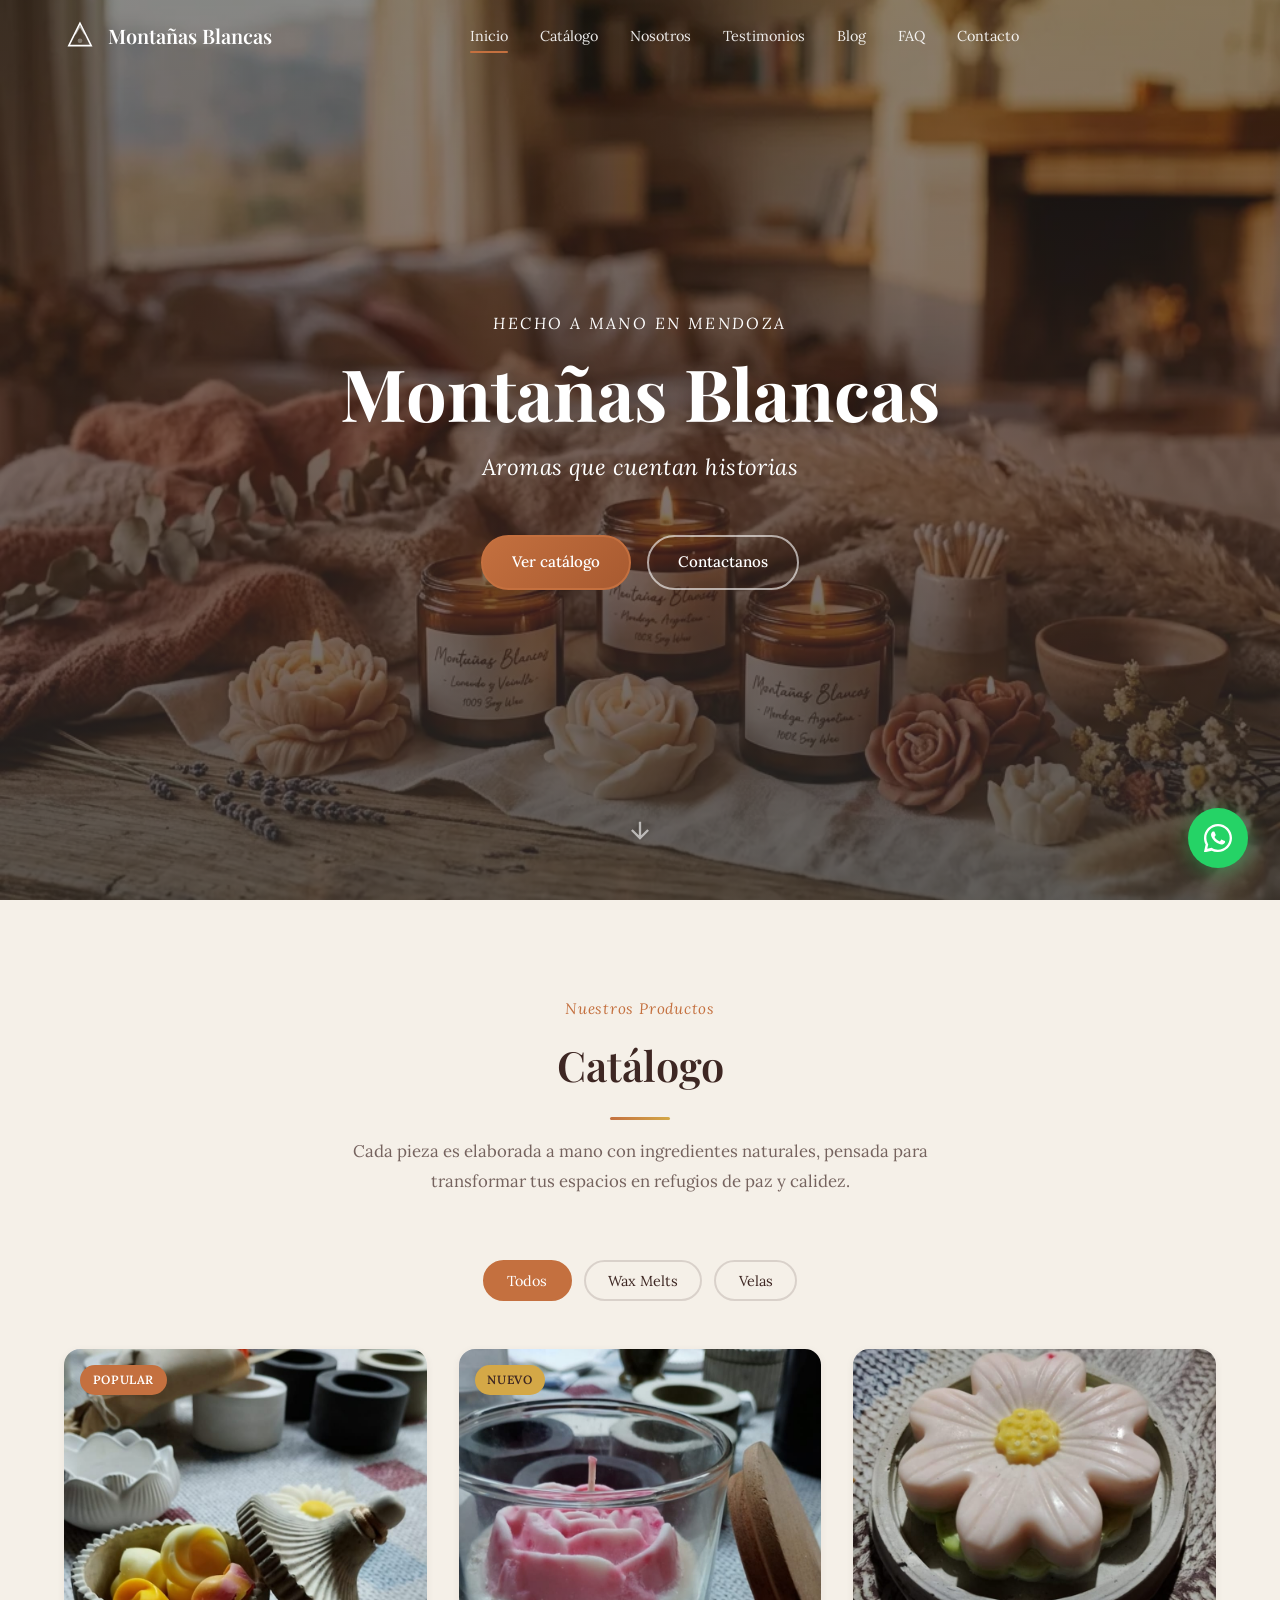
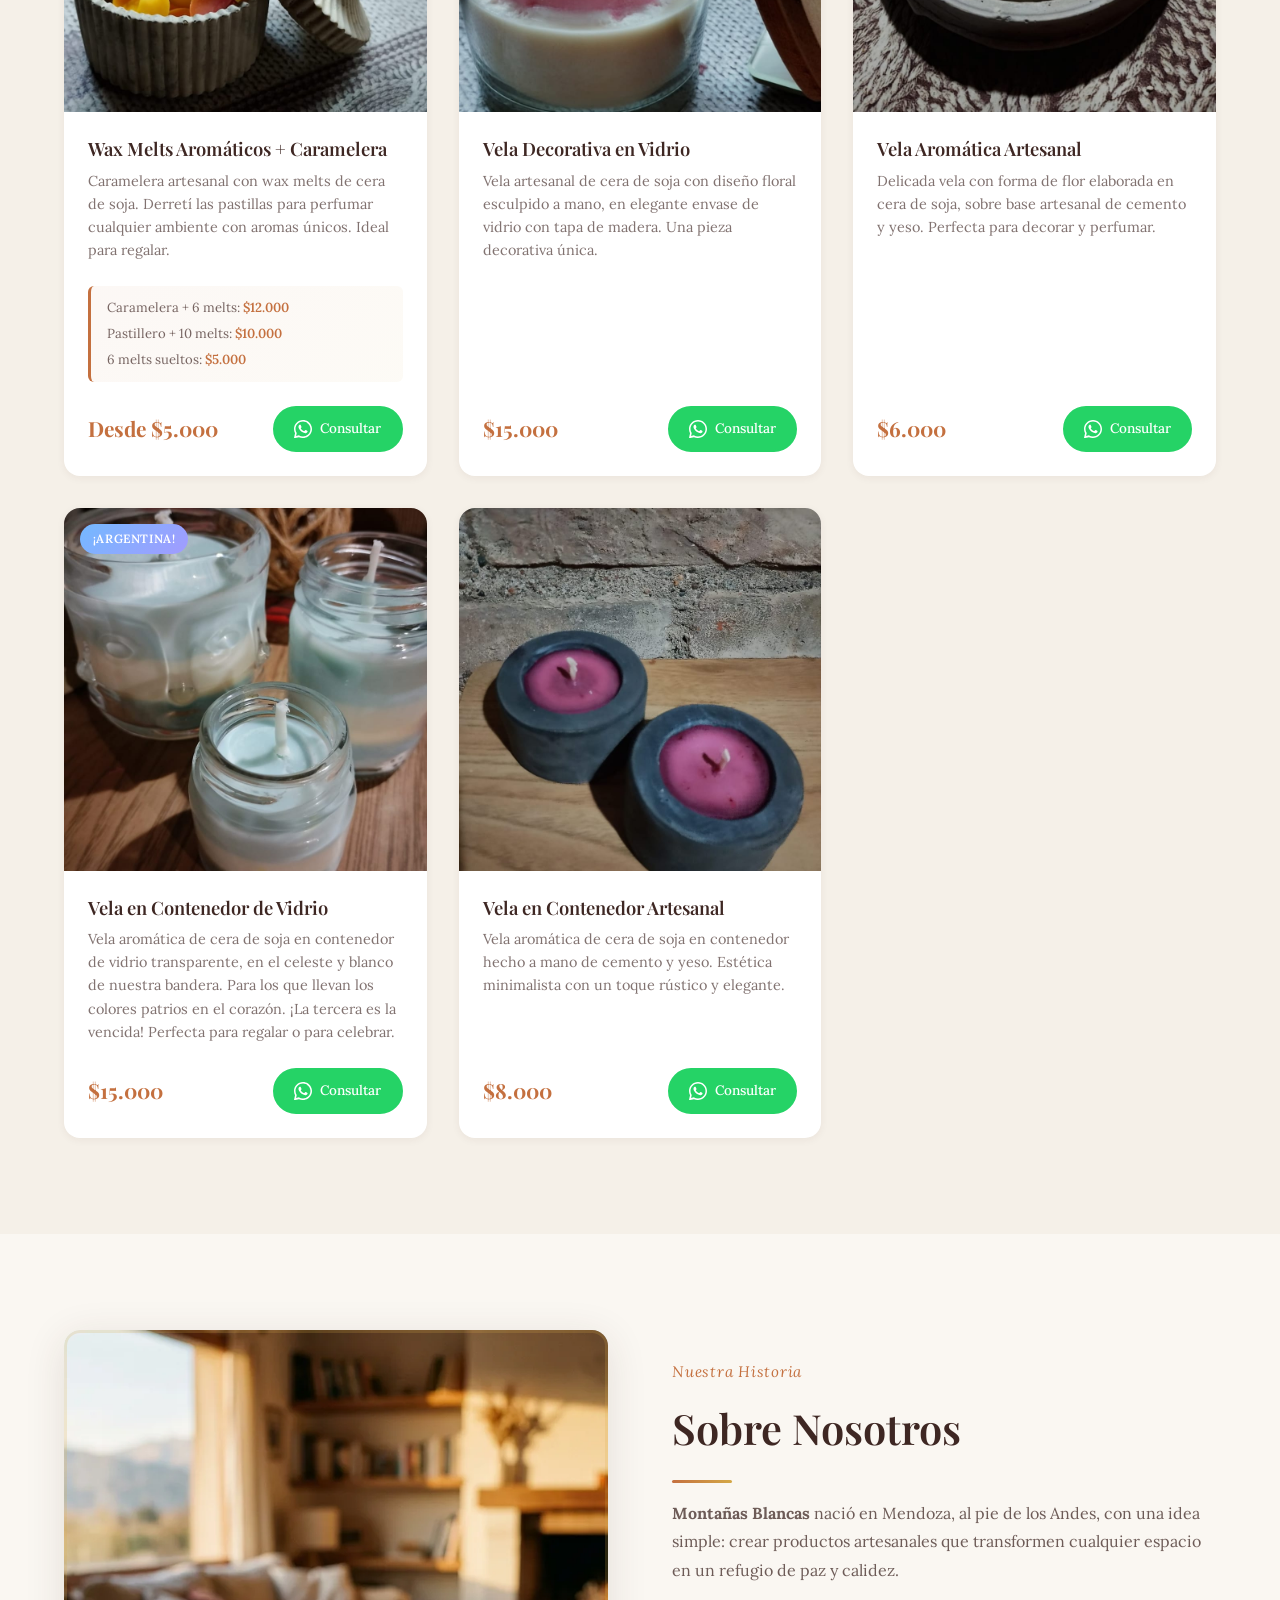
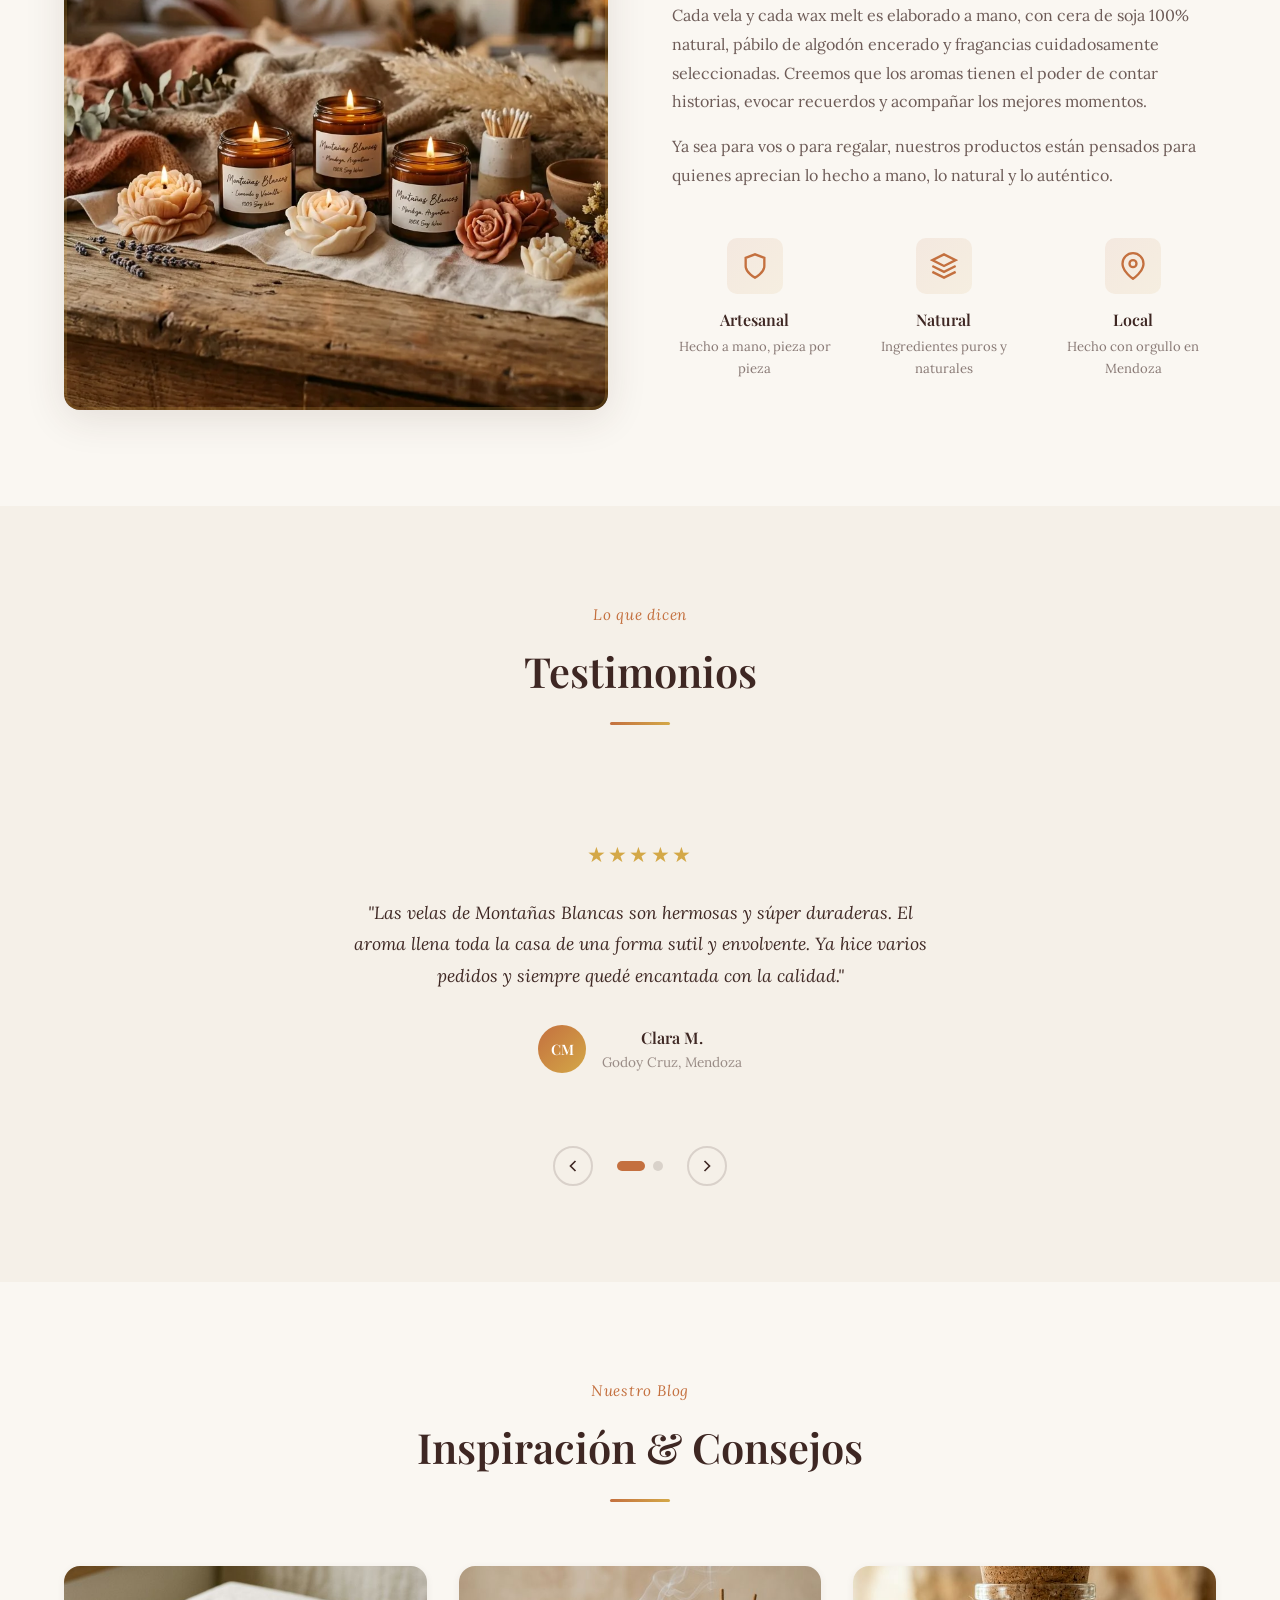
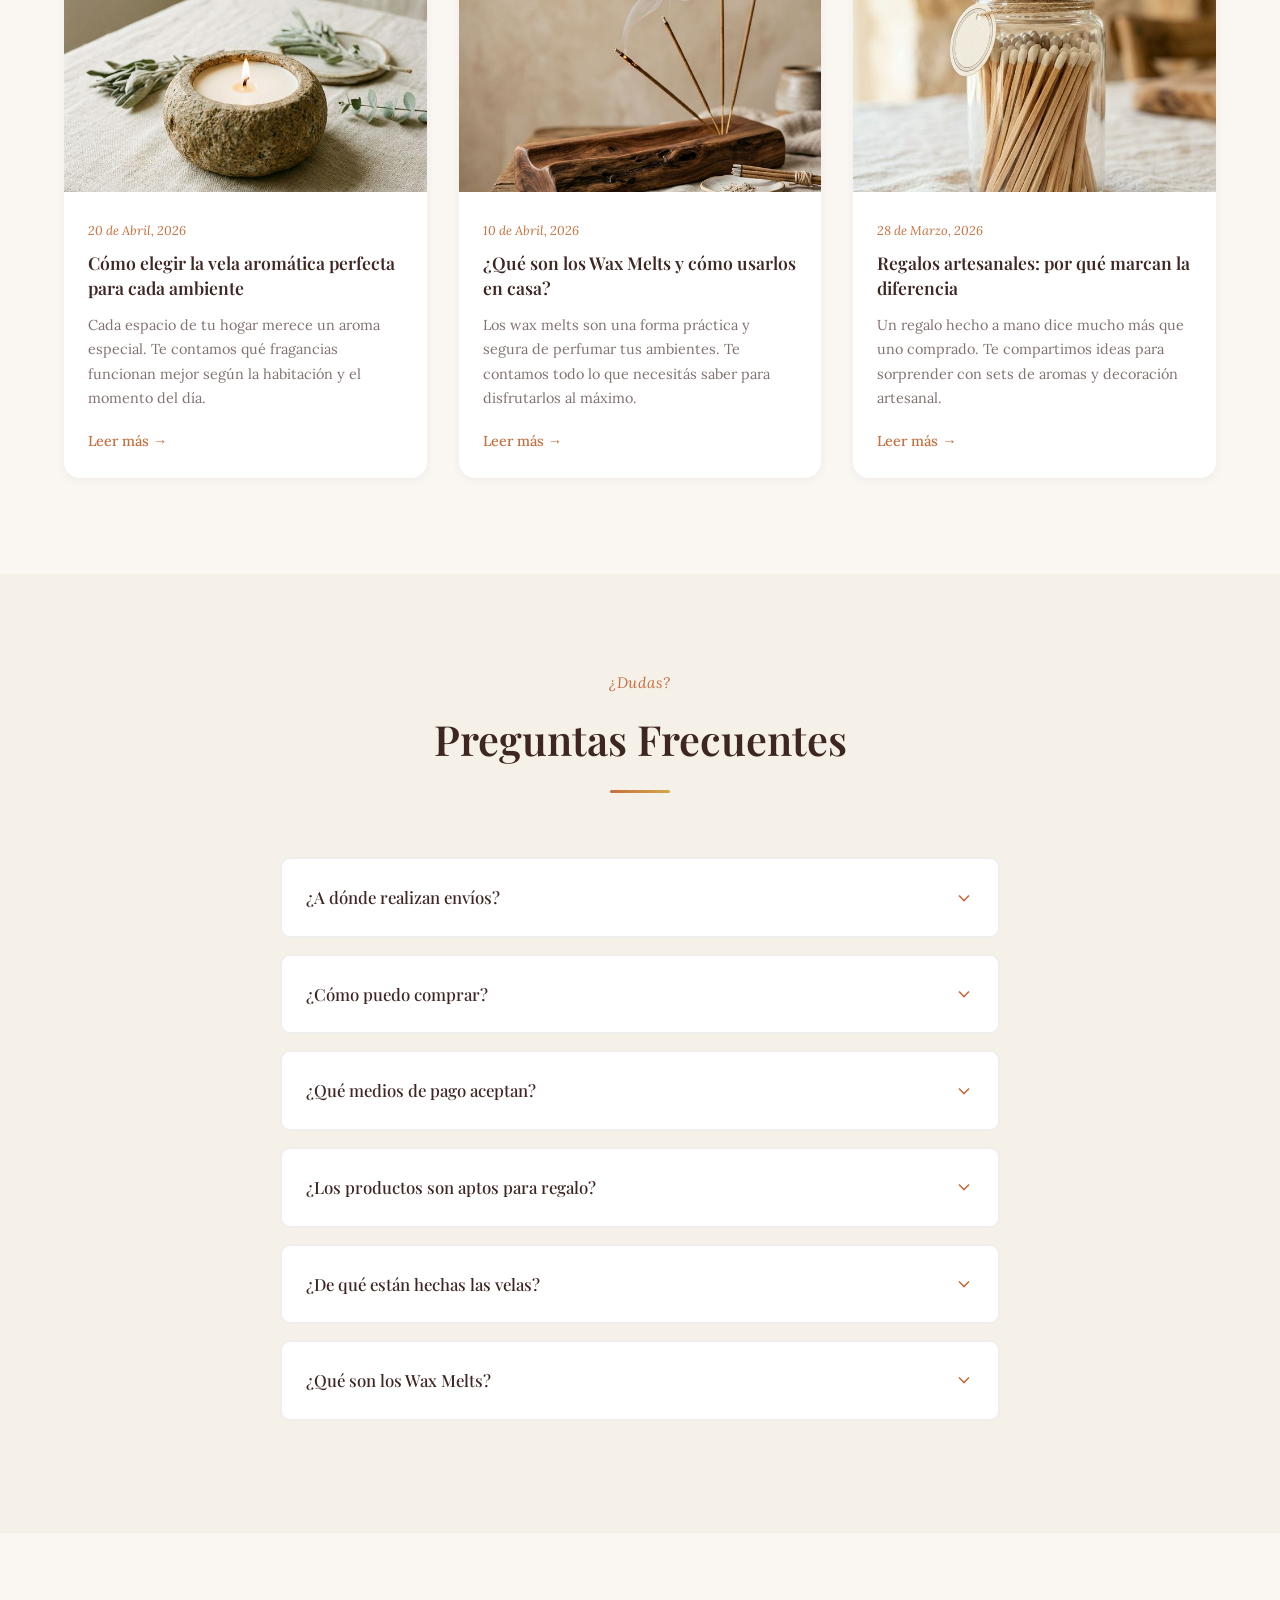
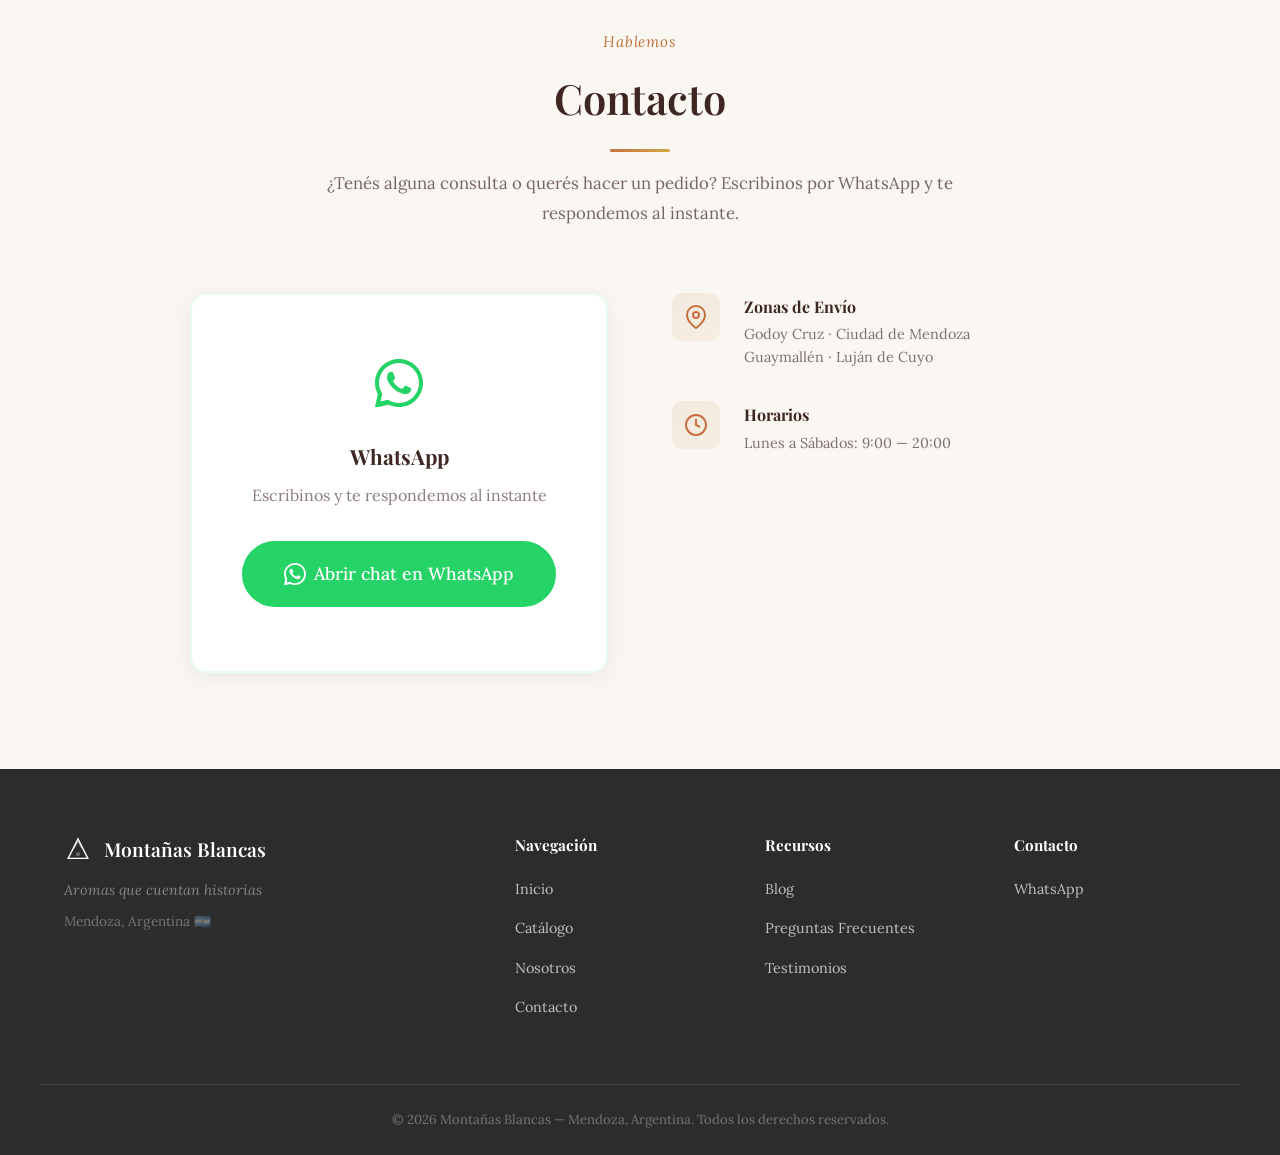
==== index.html @ 4b8f6ac5 "Add 3 blog posts with full SEO and schema markup - blog/como-elegir-la-vela-aromatica-perfecta.html " ====
<!DOCTYPE html>
<html lang="es-AR">
<head>
  <meta charset="UTF-8" />
  <meta name="viewport" content="width=device-width, initial-scale=1.0" />

  <!-- SEO Primary -->
  <title>Montañas Blancas — Velas Aromáticas & Wax Melts Artesanales | Mendoza</title>
  <meta name="description" content="Velas aromáticas artesanales y wax melts hechos a mano con cera de soja natural. Mendoza, Argentina. Aromas que cuentan historias. Envíos a Gran Mendoza." />
  <meta name="keywords" content="velas aromáticas, velas artesanales, wax melts, cera de soja, velas decorativas, Mendoza, Argentina, regalos, aromaterapia, Montañas Blancas" />
  <meta name="author" content="Montañas Blancas" />
  <meta name="robots" content="index, follow" />
  <link rel="canonical" href="https://www.montañasblancas.com/" />

  <!-- Open Graph -->
  <meta property="og:type" content="website" />
  <meta property="og:title" content="Montañas Blancas — Velas Aromáticas & Wax Melts Artesanales" />
  <meta property="og:description" content="Velas aromáticas artesanales y wax melts de cera de soja natural. Hechos a mano en Mendoza. Aromas que cuentan historias." />
  <meta property="og:image" content="https://www.montañasblancas.com/images/hero.png" />
  <meta property="og:image:width" content="1200" />
  <meta property="og:image:height" content="630" />
  <meta property="og:url" content="https://www.montañasblancas.com/" />
  <meta property="og:locale" content="es_AR" />
  <meta property="og:site_name" content="Montañas Blancas" />

  <!-- Twitter Card -->
  <meta name="twitter:card" content="summary_large_image" />
  <meta name="twitter:title" content="Montañas Blancas — Velas Aromáticas & Wax Melts Artesanales" />
  <meta name="twitter:description" content="Velas aromáticas artesanales y wax melts de cera de soja natural. Hechos a mano en Mendoza." />
  <meta name="twitter:image" content="https://www.montañasblancas.com/images/hero.png" />

  <!-- Geo -->
  <meta name="geo.region" content="AR-M" />
  <meta name="geo.placename" content="Mendoza" />

  <!-- Fonts: async to avoid render-blocking -->
  <link rel="preconnect" href="https://fonts.googleapis.com" />
  <link rel="preconnect" href="https://fonts.gstatic.com" crossorigin />
  <link rel="preload" href="https://fonts.googleapis.com/css2?family=Playfair+Display:ital,wght@0,400;0,500;0,600;0,700;1,400;1,500&family=Lora:ital,wght@0,400;0,500;0,600;1,400;1,500&display=swap" as="style" onload="this.onload=null;this.rel='stylesheet'" />
  <noscript><link href="https://fonts.googleapis.com/css2?family=Playfair+Display:ital,wght@0,400;0,500;0,600;0,700;1,400;1,500&family=Lora:ital,wght@0,400;0,500;0,600;1,400;1,500&display=swap" rel="stylesheet" /></noscript>

  <!-- Preload LCP hero image -->
  <link rel="preload" as="image" href="images/hero.webp" type="image/webp" />

  <!-- Sitemap discovery -->
  <link rel="sitemap" type="application/xml" href="/sitemap.xml" />

  <!-- Styles -->
  <link rel="stylesheet" href="style.css" />

  <!-- Structured Data: LocalBusiness -->
  <script type="application/ld+json">
  {
    "@context": "https://schema.org",
    "@type": "LocalBusiness",
    "name": "Montañas Blancas",
    "description": "Velas aromáticas artesanales y wax melts de cera de soja natural. Hechos a mano en Mendoza, Argentina.",
    "url": "https://www.montañasblancas.com",
    "image": "/images/hero.png",
    "telephone": "+5492616534503",
    "address": {
      "@type": "PostalAddress",
      "addressLocality": "Mendoza",
      "addressRegion": "Mendoza",
      "addressCountry": "AR"
    },
    "areaServed": [
      { "@type": "City", "name": "Godoy Cruz" },
      { "@type": "City", "name": "Ciudad de Mendoza" },
      { "@type": "City", "name": "Guaymallén" },
      { "@type": "City", "name": "Luján de Cuyo" }
    ]
  }
  </script>
  <!-- Google tag (gtag.js) -->
  <script async src="https://www.googletagmanager.com/gtag/js?id=G-03KV3J2B9L"></script>
  <script>
    window.dataLayer = window.dataLayer || [];
    function gtag(){dataLayer.push(arguments);}
    gtag('js', new Date());

    gtag('config', 'G-03KV3J2B9L');
  </script>
</head>
<body>

  <!-- ========== NAVBAR ========== -->
  <header id="navbar" class="navbar" role="banner">
    <div class="navbar__container">
      <a href="#inicio" class="navbar__logo" aria-label="Ir al inicio">
        <svg class="navbar__logo-icon" viewBox="0 0 40 40" fill="none" xmlns="http://www.w3.org/2000/svg" aria-hidden="true">
          <path d="M20 4L6 32h28L20 4z" stroke="currentColor" stroke-width="2" fill="none"/>
          <path d="M14 18L20 8l6 10" stroke="currentColor" stroke-width="1.5" fill="none" opacity="0.5"/>
          <circle cx="20" cy="26" r="3" fill="currentColor" opacity="0.3"/>
        </svg>
        <span class="navbar__brand">Montañas Blancas</span>
      </a>

      <nav class="navbar__nav" id="nav-menu" role="navigation" aria-label="Navegación principal">
        <ul class="navbar__links">
          <li><a href="#inicio" class="navbar__link">Inicio</a></li>
          <li><a href="#catalogo" class="navbar__link">Catálogo</a></li>
          <li><a href="#nosotros" class="navbar__link">Nosotros</a></li>
          <li><a href="#testimonios" class="navbar__link">Testimonios</a></li>
          <li><a href="#blog" class="navbar__link">Blog</a></li>
          <li><a href="#faq" class="navbar__link">FAQ</a></li>
          <li><a href="#contacto" class="navbar__link">Contacto</a></li>
        </ul>
      </nav>

      <div class="navbar__actions">
        <button class="navbar__hamburger" id="hamburger-btn" aria-label="Abrir menú" aria-expanded="false" aria-controls="nav-menu">
          <span class="navbar__hamburger-line"></span>
          <span class="navbar__hamburger-line"></span>
          <span class="navbar__hamburger-line"></span>
        </button>
      </div>
    </div>
  </header>

  <!-- ========== HERO ========== -->
  <section id="inicio" class="hero" role="region" aria-label="Presentación">
    <div class="hero__overlay"></div>
    <div class="hero__content">
      <p class="hero__tagline animate-fade-up">Hecho a mano en Mendoza</p>
      <h1 class="hero__title animate-fade-up animate-delay-1">Montañas Blancas</h1>
      <p class="hero__subtitle animate-fade-up animate-delay-2">Aromas que cuentan historias</p>
      <div class="hero__cta animate-fade-up animate-delay-3">
        <a href="#catalogo" class="btn btn--primary" id="hero-cta">Ver catálogo</a>
        <a href="#contacto" class="btn btn--outline" id="hero-contact">Contactanos</a>
      </div>
    </div>
    <div class="hero__scroll-indicator" aria-hidden="true">
      <svg viewBox="0 0 24 24" fill="none" stroke="currentColor" stroke-width="2" width="28" height="28">
        <path d="M12 5v14M5 12l7 7 7-7"/>
      </svg>
    </div>
  </section>

  <main>
    <!-- ========== CATÁLOGO ========== -->
    <section id="catalogo" class="catalog section" aria-label="Catálogo de productos">
      <div class="container">
        <div class="section__header animate-on-scroll">
          <p class="section__tagline">Nuestros Productos</p>
          <h2 class="section__title">Catálogo</h2>
          <p class="section__description">Cada pieza es elaborada a mano con ingredientes naturales, pensada para transformar tus espacios en refugios de paz y calidez.</p>
        </div>

        <!-- Filtros -->
        <div class="catalog__filters animate-on-scroll" role="tablist" aria-label="Filtrar productos por categoría">
          <button class="catalog__filter active" role="tab" aria-selected="true" data-filter="all" id="filter-all">Todos</button>
          <button class="catalog__filter" role="tab" aria-selected="false" data-filter="waxmelts" id="filter-waxmelts">Wax Melts</button>
          <button class="catalog__filter" role="tab" aria-selected="false" data-filter="velas" id="filter-velas">Velas</button>
        </div>

        <!-- Productos -->
        <div class="catalog__grid" role="tabpanel" id="products-grid">

          <!-- Wax Melts + Caramelera -->
          <article class="product-card animate-on-scroll" data-category="waxmelts" itemscope itemtype="https://schema.org/Product">
            <div class="product-card__image-wrapper">
              <img src="images/waxmelts-caramelera.jpeg" alt="Wax Melts aromáticos artesanales con caramelera decorativa" class="product-card__image" loading="lazy" itemprop="image" width="900" height="900" />
              <span class="product-card__badge">Popular</span>
            </div>
            <div class="product-card__body">
              <h3 class="product-card__title" itemprop="name">Wax Melts Aromáticos + Caramelera</h3>
              <p class="product-card__description" itemprop="description">Caramelera artesanal con wax melts de cera de soja. Derretí las pastillas para perfumar cualquier ambiente con aromas únicos. Ideal para regalar.</p>
              <div class="product-card__variants">
                <span class="product-card__variant">Caramelera + 6 melts: <strong>$12.000</strong></span>
                <span class="product-card__variant">Pastillero + 10 melts: <strong>$10.000</strong></span>
                <span class="product-card__variant">6 melts sueltos: <strong>$5.000</strong></span>
              </div>
              <div class="product-card__footer">
                <span class="product-card__price" itemprop="offers" itemscope itemtype="https://schema.org/Offer">
                  <meta itemprop="priceCurrency" content="ARS" />
                  <span itemprop="price" content="5000">Desde $5.000</span>
                </span>
                <a href="https://wa.me/5492616534503?text=Hola!%20Me%20interesan%20los%20Wax%20Melts%20Arom%C3%A1ticos" target="_blank" rel="noopener noreferrer" class="btn btn--whatsapp" id="whatsapp-waxmelts" aria-label="Consultar por WhatsApp sobre Wax Melts">
                  <svg viewBox="0 0 24 24" fill="currentColor" width="18" height="18"><path d="M17.472 14.382c-.297-.149-1.758-.867-2.03-.967-.273-.099-.471-.148-.67.15-.197.297-.767.966-.94 1.164-.173.199-.347.223-.644.075-.297-.15-1.255-.463-2.39-1.475-.883-.788-1.48-1.761-1.653-2.059-.173-.297-.018-.458.13-.606.134-.133.298-.347.446-.52.149-.174.198-.298.298-.497.099-.198.05-.371-.025-.52-.075-.149-.669-1.612-.916-2.207-.242-.579-.487-.5-.669-.51-.173-.008-.371-.01-.57-.01-.198 0-.52.074-.792.372-.272.297-1.04 1.016-1.04 2.479 0 1.462 1.065 2.875 1.213 3.074.149.198 2.096 3.2 5.077 4.487.709.306 1.262.489 1.694.625.712.227 1.36.195 1.871.118.571-.085 1.758-.719 2.006-1.413.248-.694.248-1.289.173-1.413-.074-.124-.272-.198-.57-.347z"/><path d="M12 0C5.373 0 0 5.373 0 12c0 2.025.507 3.932 1.395 5.608L.048 23.64a.5.5 0 00.612.612l5.994-1.33A11.955 11.955 0 0012 24c6.627 0 12-5.373 12-12S18.627 0 12 0zm0 22c-1.85 0-3.59-.508-5.074-1.388l-.364-.216-3.773.838.856-3.812-.236-.376A9.94 9.94 0 012 12C2 6.486 6.486 2 12 2s10 4.486 10 10-4.486 10-10 10z"/></svg>
                  Consultar
                </a>
              </div>
            </div>
          </article>

          <!-- Vela Decorativa en Vidrio -->
          <article class="product-card animate-on-scroll" data-category="velas" itemscope itemtype="https://schema.org/Product">
            <div class="product-card__image-wrapper">
              <img src="images/vela-decorativa-vidrio.jpeg" alt="Vela decorativa artesanal de cera de soja en envase de vidrio con tapa de madera" class="product-card__image" loading="lazy" itemprop="image" width="900" height="900" />
              <span class="product-card__badge badge--new">Nuevo</span>
            </div>
            <div class="product-card__body">
              <h3 class="product-card__title" itemprop="name">Vela Decorativa en Vidrio</h3>
              <p class="product-card__description" itemprop="description">Vela artesanal de cera de soja con diseño floral esculpido a mano, en elegante envase de vidrio con tapa de madera. Una pieza decorativa única.</p>
              <div class="product-card__footer">
                <span class="product-card__price" itemprop="offers" itemscope itemtype="https://schema.org/Offer">
                  <meta itemprop="priceCurrency" content="ARS" />
                  <span itemprop="price" content="15000">$15.000</span>
                </span>
                <a href="https://wa.me/5492616534503?text=Hola!%20Me%20interesa%20la%20Vela%20Decorativa%20en%20Vidrio%20(%2415.000)" target="_blank" rel="noopener noreferrer" class="btn btn--whatsapp" id="whatsapp-vela-deco" aria-label="Consultar por WhatsApp sobre Vela Decorativa en Vidrio">
                  <svg viewBox="0 0 24 24" fill="currentColor" width="18" height="18"><path d="M17.472 14.382c-.297-.149-1.758-.867-2.03-.967-.273-.099-.471-.148-.67.15-.197.297-.767.966-.94 1.164-.173.199-.347.223-.644.075-.297-.15-1.255-.463-2.39-1.475-.883-.788-1.48-1.761-1.653-2.059-.173-.297-.018-.458.13-.606.134-.133.298-.347.446-.52.149-.174.198-.298.298-.497.099-.198.05-.371-.025-.52-.075-.149-.669-1.612-.916-2.207-.242-.579-.487-.5-.669-.51-.173-.008-.371-.01-.57-.01-.198 0-.52.074-.792.372-.272.297-1.04 1.016-1.04 2.479 0 1.462 1.065 2.875 1.213 3.074.149.198 2.096 3.2 5.077 4.487.709.306 1.262.489 1.694.625.712.227 1.36.195 1.871.118.571-.085 1.758-.719 2.006-1.413.248-.694.248-1.289.173-1.413-.074-.124-.272-.198-.57-.347z"/><path d="M12 0C5.373 0 0 5.373 0 12c0 2.025.507 3.932 1.395 5.608L.048 23.64a.5.5 0 00.612.612l5.994-1.33A11.955 11.955 0 0012 24c6.627 0 12-5.373 12-12S18.627 0 12 0zm0 22c-1.85 0-3.59-.508-5.074-1.388l-.364-.216-3.773.838.856-3.812-.236-.376A9.94 9.94 0 012 12C2 6.486 6.486 2 12 2s10 4.486 10 10-4.486 10-10 10z"/></svg>
                  Consultar
                </a>
              </div>
            </div>
          </article>

          <!-- Vela Aromatica en Base Artesanal -->
          <article class="product-card animate-on-scroll" data-category="velas" itemscope itemtype="https://schema.org/Product">
            <div class="product-card__image-wrapper">
              <img src="images/vela-base-cemento.jpeg" alt="Vela aromática artesanal con forma de flor sobre base de cemento y yeso" class="product-card__image" loading="lazy" itemprop="image" width="900" height="900" />
            </div>
            <div class="product-card__body">
              <h3 class="product-card__title" itemprop="name">Vela Aromática Artesanal</h3>
              <p class="product-card__description" itemprop="description">Delicada vela con forma de flor elaborada en cera de soja, sobre base artesanal de cemento y yeso. Perfecta para decorar y perfumar.</p>
              <div class="product-card__footer">
                <span class="product-card__price" itemprop="offers" itemscope itemtype="https://schema.org/Offer">
                  <meta itemprop="priceCurrency" content="ARS" />
                  <span itemprop="price" content="6000">$6.000</span>
                </span>
                <a href="https://wa.me/5492616534503?text=Hola!%20Me%20interesa%20la%20Vela%20Arom%C3%A1tica%20Artesanal%20(%246.000)" target="_blank" rel="noopener noreferrer" class="btn btn--whatsapp" id="whatsapp-vela-artesanal" aria-label="Consultar por WhatsApp sobre Vela Aromática Artesanal">
                  <svg viewBox="0 0 24 24" fill="currentColor" width="18" height="18"><path d="M17.472 14.382c-.297-.149-1.758-.867-2.03-.967-.273-.099-.471-.148-.67.15-.197.297-.767.966-.94 1.164-.173.199-.347.223-.644.075-.297-.15-1.255-.463-2.39-1.475-.883-.788-1.48-1.761-1.653-2.059-.173-.297-.018-.458.13-.606.134-.133.298-.347.446-.52.149-.174.198-.298.298-.497.099-.198.05-.371-.025-.52-.075-.149-.669-1.612-.916-2.207-.242-.579-.487-.5-.669-.51-.173-.008-.371-.01-.57-.01-.198 0-.52.074-.792.372-.272.297-1.04 1.016-1.04 2.479 0 1.462 1.065 2.875 1.213 3.074.149.198 2.096 3.2 5.077 4.487.709.306 1.262.489 1.694.625.712.227 1.36.195 1.871.118.571-.085 1.758-.719 2.006-1.413.248-.694.248-1.289.173-1.413-.074-.124-.272-.198-.57-.347z"/><path d="M12 0C5.373 0 0 5.373 0 12c0 2.025.507 3.932 1.395 5.608L.048 23.64a.5.5 0 00.612.612l5.994-1.33A11.955 11.955 0 0012 24c6.627 0 12-5.373 12-12S18.627 0 12 0zm0 22c-1.85 0-3.59-.508-5.074-1.388l-.364-.216-3.773.838.856-3.812-.236-.376A9.94 9.94 0 012 12C2 6.486 6.486 2 12 2s10 4.486 10 10-4.486 10-10 10z"/></svg>
                  Consultar
                </a>
              </div>
            </div>
          </article>

          <!-- Vela en Contenedor de Vidrio -->
          <article class="product-card animate-on-scroll" data-category="velas" itemscope itemtype="https://schema.org/Product">
            <div class="product-card__image-wrapper">
              <img src="images/vela-contenedor-vidrio.jpeg" alt="Velas aromáticas celeste y blanco de cera de soja en contenedores de vidrio, colores de la bandera Argentina" class="product-card__image" loading="lazy" itemprop="image" width="900" height="900" />
              <span class="product-card__badge" style="background: linear-gradient(135deg, #74b9ff, #a29bfe); color: white;">¡Argentina!</span>
            </div>
            <div class="product-card__body">
              <h3 class="product-card__title" itemprop="name">Vela en Contenedor de Vidrio</h3>
              <p class="product-card__description" itemprop="description">Vela aromática de cera de soja en contenedor de vidrio transparente, en el celeste y blanco de nuestra bandera. Para los que llevan los colores patrios en el corazón. ¡La tercera es la vencida! Perfecta para regalar o para celebrar.</p>
              <div class="product-card__footer">
                <span class="product-card__price" itemprop="offers" itemscope itemtype="https://schema.org/Offer">
                  <meta itemprop="priceCurrency" content="ARS" />
                  <span itemprop="price" content="15000">$15.000</span>
                </span>
                <a href="https://wa.me/5492616534503?text=Hola!%20Me%20interesa%20la%20Vela%20en%20Contenedor%20de%20Vidrio%20(%2415.000)" target="_blank" rel="noopener noreferrer" class="btn btn--whatsapp" id="whatsapp-vela-vidrio" aria-label="Consultar por WhatsApp sobre Vela en Contenedor de Vidrio">
                  <svg viewBox="0 0 24 24" fill="currentColor" width="18" height="18"><path d="M17.472 14.382c-.297-.149-1.758-.867-2.03-.967-.273-.099-.471-.148-.67.15-.197.297-.767.966-.94 1.164-.173.199-.347.223-.644.075-.297-.15-1.255-.463-2.39-1.475-.883-.788-1.48-1.761-1.653-2.059-.173-.297-.018-.458.13-.606.134-.133.298-.347.446-.52.149-.174.198-.298.298-.497.099-.198.05-.371-.025-.52-.075-.149-.669-1.612-.916-2.207-.242-.579-.487-.5-.669-.51-.173-.008-.371-.01-.57-.01-.198 0-.52.074-.792.372-.272.297-1.04 1.016-1.04 2.479 0 1.462 1.065 2.875 1.213 3.074.149.198 2.096 3.2 5.077 4.487.709.306 1.262.489 1.694.625.712.227 1.36.195 1.871.118.571-.085 1.758-.719 2.006-1.413.248-.694.248-1.289.173-1.413-.074-.124-.272-.198-.57-.347z"/><path d="M12 0C5.373 0 0 5.373 0 12c0 2.025.507 3.932 1.395 5.608L.048 23.64a.5.5 0 00.612.612l5.994-1.33A11.955 11.955 0 0012 24c6.627 0 12-5.373 12-12S18.627 0 12 0zm0 22c-1.85 0-3.59-.508-5.074-1.388l-.364-.216-3.773.838.856-3.812-.236-.376A9.94 9.94 0 012 12C2 6.486 6.486 2 12 2s10 4.486 10 10-4.486 10-10 10z"/></svg>
                  Consultar
                </a>
              </div>
            </div>
          </article>

          <!-- Vela en Contenedor Artesanal -->
          <article class="product-card animate-on-scroll" data-category="velas" itemscope itemtype="https://schema.org/Product">
            <div class="product-card__image-wrapper">
              <img src="images/vela-contenedor-cemento.jpeg" alt="Vela aromática en contenedor artesanal de cemento y yeso" class="product-card__image" loading="lazy" itemprop="image" width="900" height="900" />
            </div>
            <div class="product-card__body">
              <h3 class="product-card__title" itemprop="name">Vela en Contenedor Artesanal</h3>
              <p class="product-card__description" itemprop="description">Vela aromática de cera de soja en contenedor hecho a mano de cemento y yeso. Estética minimalista con un toque rústico y elegante.</p>
              <div class="product-card__footer">
                <span class="product-card__price" itemprop="offers" itemscope itemtype="https://schema.org/Offer">
                  <meta itemprop="priceCurrency" content="ARS" />
                  <span itemprop="price" content="8000">$8.000</span>
                </span>
                <a href="https://wa.me/5492616534503?text=Hola!%20Me%20interesa%20la%20Vela%20en%20Contenedor%20Artesanal%20(%248.000)" target="_blank" rel="noopener noreferrer" class="btn btn--whatsapp" id="whatsapp-vela-cemento" aria-label="Consultar por WhatsApp sobre Vela en Contenedor Artesanal">
                  <svg viewBox="0 0 24 24" fill="currentColor" width="18" height="18"><path d="M17.472 14.382c-.297-.149-1.758-.867-2.03-.967-.273-.099-.471-.148-.67.15-.197.297-.767.966-.94 1.164-.173.199-.347.223-.644.075-.297-.15-1.255-.463-2.39-1.475-.883-.788-1.48-1.761-1.653-2.059-.173-.297-.018-.458.13-.606.134-.133.298-.347.446-.52.149-.174.198-.298.298-.497.099-.198.05-.371-.025-.52-.075-.149-.669-1.612-.916-2.207-.242-.579-.487-.5-.669-.51-.173-.008-.371-.01-.57-.01-.198 0-.52.074-.792.372-.272.297-1.04 1.016-1.04 2.479 0 1.462 1.065 2.875 1.213 3.074.149.198 2.096 3.2 5.077 4.487.709.306 1.262.489 1.694.625.712.227 1.36.195 1.871.118.571-.085 1.758-.719 2.006-1.413.248-.694.248-1.289.173-1.413-.074-.124-.272-.198-.57-.347z"/><path d="M12 0C5.373 0 0 5.373 0 12c0 2.025.507 3.932 1.395 5.608L.048 23.64a.5.5 0 00.612.612l5.994-1.33A11.955 11.955 0 0012 24c6.627 0 12-5.373 12-12S18.627 0 12 0zm0 22c-1.85 0-3.59-.508-5.074-1.388l-.364-.216-3.773.838.856-3.812-.236-.376A9.94 9.94 0 012 12C2 6.486 6.486 2 12 2s10 4.486 10 10-4.486 10-10 10z"/></svg>
                  Consultar
                </a>
              </div>
            </div>
          </article>

        </div>
      </div>
    </section>

    <!-- ========== NOSOTROS ========== -->
    <section id="nosotros" class="about section section--alt" aria-label="Sobre nosotros">
      <div class="container about__grid">
        <div class="about__image-wrapper animate-on-scroll">
          <picture>
            <source srcset="images/hero.webp" type="image/webp" />
            <img src="images/hero.png" alt="Velas artesanales de Montañas Blancas, Mendoza" class="about__image" loading="lazy" width="1024" height="1024" />
          </picture>
        </div>
        <div class="about__content animate-on-scroll">
          <p class="section__tagline">Nuestra Historia</p>
          <h2 class="section__title">Sobre Nosotros</h2>
          <p class="about__text">
            <strong>Montañas Blancas</strong> nació en Mendoza, al pie de los Andes, con una idea simple: crear productos artesanales que transformen cualquier espacio en un refugio de paz y calidez.
          </p>
          <p class="about__text">
            Cada vela y cada wax melt es elaborado a mano, con cera de soja 100% natural, pábilo de algodón encerado y fragancias cuidadosamente seleccionadas. Creemos que los aromas tienen el poder de contar historias, evocar recuerdos y acompañar los mejores momentos.
          </p>
          <p class="about__text">
            Ya sea para vos o para regalar, nuestros productos están pensados para quienes aprecian lo hecho a mano, lo natural y lo auténtico.
          </p>
          <div class="about__values">
            <div class="about__value">
              <div class="about__value-icon">
                <svg viewBox="0 0 24 24" fill="none" stroke="currentColor" stroke-width="2" width="28" height="28"><path d="M12 22s8-4 8-10V5l-8-3-8 3v7c0 6 8 10 8 10z"/></svg>
              </div>
              <h3>Artesanal</h3>
              <p>Hecho a mano, pieza por pieza</p>
            </div>
            <div class="about__value">
              <div class="about__value-icon">
                <svg viewBox="0 0 24 24" fill="none" stroke="currentColor" stroke-width="2" width="28" height="28"><path d="M12 2L2 7l10 5 10-5-10-5z"/><path d="M2 17l10 5 10-5"/><path d="M2 12l10 5 10-5"/></svg>
              </div>
              <h3>Natural</h3>
              <p>Ingredientes puros y naturales</p>
            </div>
            <div class="about__value">
              <div class="about__value-icon">
                <svg viewBox="0 0 24 24" fill="none" stroke="currentColor" stroke-width="2" width="28" height="28"><path d="M21 10c0 7-9 13-9 13s-9-6-9-13a9 9 0 0 1 18 0z"/><circle cx="12" cy="10" r="3"/></svg>
              </div>
              <h3>Local</h3>
              <p>Hecho con orgullo en Mendoza</p>
            </div>
          </div>
        </div>
      </div>
    </section>

    <!-- ========== TESTIMONIOS ========== -->
    <section id="testimonios" class="testimonials section" aria-label="Testimonios de clientes">
      <div class="container">
        <div class="section__header animate-on-scroll">
          <p class="section__tagline">Lo que dicen</p>
          <h2 class="section__title">Testimonios</h2>
        </div>
        <div class="testimonials__carousel animate-on-scroll" id="testimonials-carousel">
          <div class="testimonials__track">

            <article class="testimonial-card">
              <div class="testimonial-card__stars" aria-label="5 de 5 estrellas">&#9733;&#9733;&#9733;&#9733;&#9733;</div>
              <blockquote class="testimonial-card__text">
                "Las velas de Montañas Blancas son hermosas y súper duraderas. El aroma llena toda la casa de una forma sutil y envolvente. Ya hice varios pedidos y siempre quedé encantada con la calidad."
              </blockquote>
              <div class="testimonial-card__author">
                <div class="testimonial-card__avatar">CM</div>
                <div>
                  <p class="testimonial-card__name">Clara M.</p>
                  <p class="testimonial-card__location">Godoy Cruz, Mendoza</p>
                </div>
              </div>
            </article>

            <article class="testimonial-card">
              <div class="testimonial-card__stars" aria-label="5 de 5 estrellas">&#9733;&#9733;&#9733;&#9733;&#9733;</div>
              <blockquote class="testimonial-card__text">
                "Compré una vela decorativa para regalar y fue un éxito total. La presentación es preciosa, se nota el trabajo artesanal y los aromas son increíbles. 100% recomendable para cualquier ocasión."
              </blockquote>
              <div class="testimonial-card__author">
                <div class="testimonial-card__avatar">LD</div>
                <div>
                  <p class="testimonial-card__name">Laura D.</p>
                  <p class="testimonial-card__location">Ciudad de Mendoza</p>
                </div>
              </div>
            </article>

          </div>
          <div class="testimonials__controls">
            <button class="testimonials__btn testimonials__btn--prev" id="testimonials-prev" aria-label="Testimonio anterior">
              <svg viewBox="0 0 24 24" fill="none" stroke="currentColor" stroke-width="2" width="20" height="20"><path d="M15 18l-6-6 6-6"/></svg>
            </button>
            <div class="testimonials__dots" id="testimonials-dots"></div>
            <button class="testimonials__btn testimonials__btn--next" id="testimonials-next" aria-label="Siguiente testimonio">
              <svg viewBox="0 0 24 24" fill="none" stroke="currentColor" stroke-width="2" width="20" height="20"><path d="M9 18l6-6-6-6"/></svg>
            </button>
          </div>
        </div>
      </div>
    </section>

    <!-- ========== BLOG ========== -->
    <section id="blog" class="blog section section--alt" aria-label="Blog">
      <div class="container">
        <div class="section__header animate-on-scroll">
          <p class="section__tagline">Nuestro Blog</p>
          <h2 class="section__title">Inspiración & Consejos</h2>
        </div>
        <div class="blog__grid animate-on-scroll">

          <article class="blog-card">
            <div class="blog-card__image-wrapper">
              <img src="images/vela-portavela-2.png" alt="Portavela artesanal con vela aromática encendida" class="blog-card__image" loading="lazy" width="640" height="640" />
            </div>
            <div class="blog-card__body">
              <time class="blog-card__date" datetime="2026-04-20">20 de Abril, 2026</time>
              <h3 class="blog-card__title"><a href="blog/como-elegir-la-vela-aromatica-perfecta.html">Cómo elegir la vela aromática perfecta para cada ambiente</a></h3>
              <p class="blog-card__excerpt">Cada espacio de tu hogar merece un aroma especial. Te contamos qué fragancias funcionan mejor según la habitación y el momento del día.</p>
              <a href="blog/como-elegir-la-vela-aromatica-perfecta.html" class="blog-card__link">Leer más →</a>
            </div>
          </article>

          <article class="blog-card">
            <div class="blog-card__image-wrapper">
              <img src="images/incienso-porta-1.png" alt="Porta incienso artesanal para aromatizar el hogar" class="blog-card__image" loading="lazy" width="640" height="640" />
            </div>
            <div class="blog-card__body">
              <time class="blog-card__date" datetime="2026-04-10">10 de Abril, 2026</time>
              <h3 class="blog-card__title"><a href="blog/que-son-los-wax-melts-y-como-usarlos.html">¿Qué son los Wax Melts y cómo usarlos en casa?</a></h3>
              <p class="blog-card__excerpt">Los wax melts son una forma práctica y segura de perfumar tus ambientes. Te contamos todo lo que necesitás saber para disfrutarlos al máximo.</p>
              <a href="blog/que-son-los-wax-melts-y-como-usarlos.html" class="blog-card__link">Leer más →</a>
            </div>
          </article>

          <article class="blog-card">
            <div class="blog-card__image-wrapper">
              <img src="images/fosforos.png" alt="Fósforos artesanales junto a velas aromáticas" class="blog-card__image" loading="lazy" width="640" height="640" />
            </div>
            <div class="blog-card__body">
              <time class="blog-card__date" datetime="2026-03-28">28 de Marzo, 2026</time>
              <h3 class="blog-card__title"><a href="blog/regalos-artesanales-por-que-marcan-la-diferencia.html">Regalos artesanales: por qué marcan la diferencia</a></h3>
              <p class="blog-card__excerpt">Un regalo hecho a mano dice mucho más que uno comprado. Te compartimos ideas para sorprender con sets de aromas y decoración artesanal.</p>
              <a href="blog/regalos-artesanales-por-que-marcan-la-diferencia.html" class="blog-card__link">Leer más →</a>
            </div>
          </article>

        </div>
      </div>
    </section>

    <!-- ========== FAQ ========== -->
    <section id="faq" class="faq section" aria-label="Preguntas frecuentes">
      <div class="container">
        <div class="section__header animate-on-scroll">
          <p class="section__tagline">¿Dudas?</p>
          <h2 class="section__title">Preguntas Frecuentes</h2>
        </div>
        <div class="faq__list animate-on-scroll" id="faq-list">

          <details class="faq__item">
            <summary class="faq__question">
              <span>¿A dónde realizan envíos?</span>
              <svg class="faq__chevron" viewBox="0 0 24 24" fill="none" stroke="currentColor" stroke-width="2" width="20" height="20"><path d="M6 9l6 6 6-6"/></svg>
            </summary>
            <div class="faq__answer">
              <p>Realizamos envíos dentro del <strong>Gran Mendoza</strong>: Godoy Cruz, Ciudad de Mendoza, Guaymallén y Luján de Cuyo. El costo de envío varía según la zona. Consultanos por WhatsApp para más detalles.</p>
            </div>
          </details>

          <details class="faq__item">
            <summary class="faq__question">
              <span>¿Cómo puedo comprar?</span>
              <svg class="faq__chevron" viewBox="0 0 24 24" fill="none" stroke="currentColor" stroke-width="2" width="20" height="20"><path d="M6 9l6 6 6-6"/></svg>
            </summary>
            <div class="faq__answer">
              <p>Podés hacer tu pedido por WhatsApp. Solo elegí el producto que te gusta y tocá el botón "Consultar" en la ficha del producto. Te responderemos lo antes posible con toda la info sobre disponibilidad y envío.</p>
            </div>
          </details>

          <details class="faq__item">
            <summary class="faq__question">
              <span>¿Qué medios de pago aceptan?</span>
              <svg class="faq__chevron" viewBox="0 0 24 24" fill="none" stroke="currentColor" stroke-width="2" width="20" height="20"><path d="M6 9l6 6 6-6"/></svg>
            </summary>
            <div class="faq__answer">
              <p>Aceptamos <strong>MercadoPago</strong>, transferencia bancaria y efectivo. Coordinamos todo por WhatsApp y podemos pasarte nuestro alias para que pagues cómodamente.</p>
            </div>
          </details>

          <details class="faq__item">
            <summary class="faq__question">
              <span>¿Los productos son aptos para regalo?</span>
              <svg class="faq__chevron" viewBox="0 0 24 24" fill="none" stroke="currentColor" stroke-width="2" width="20" height="20"><path d="M6 9l6 6 6-6"/></svg>
            </summary>
            <div class="faq__answer">
              <p>¡Sí! Todos nuestros productos son ideales para regalar. También podemos armar combos personalizados. Escribinos por WhatsApp y te asesoramos.</p>
            </div>
          </details>

          <details class="faq__item">
            <summary class="faq__question">
              <span>¿De qué están hechas las velas?</span>
              <svg class="faq__chevron" viewBox="0 0 24 24" fill="none" stroke="currentColor" stroke-width="2" width="20" height="20"><path d="M6 9l6 6 6-6"/></svg>
            </summary>
            <div class="faq__answer">
              <p>Nuestras velas están hechas con <strong>cera de soja 100% natural</strong> y <strong>pábilo de algodón encerado</strong>, con fragancias cuidadosamente seleccionadas para ofrecer aromas envolventes y duraderos.</p>
            </div>
          </details>

          <details class="faq__item">
            <summary class="faq__question">
              <span>¿Qué son los Wax Melts?</span>
              <svg class="faq__chevron" viewBox="0 0 24 24" fill="none" stroke="currentColor" stroke-width="2" width="20" height="20"><path d="M6 9l6 6 6-6"/></svg>
            </summary>
            <div class="faq__answer">
              <p>Los wax melts son pequeñas pastillas de cera aromática que se derriten en un hornito o caramelera para liberar su fragancia. No tienen mecha, por lo que son una opción segura y práctica para perfumar tus ambientes.</p>
            </div>
          </details>

        </div>
      </div>
    </section>

    <!-- ========== CONTACTO ========== -->
    <section id="contacto" class="contact section section--alt" aria-label="Contacto">
      <div class="container">
        <div class="section__header animate-on-scroll">
          <p class="section__tagline">Hablemos</p>
          <h2 class="section__title">Contacto</h2>
          <p class="section__description">¿Tenés alguna consulta o querés hacer un pedido? Escribinos por WhatsApp y te respondemos al instante.</p>
        </div>

        <div class="contact__grid animate-on-scroll">

          <div class="contact__whatsapp-card">
            <div class="contact__whatsapp-icon">
              <svg viewBox="0 0 24 24" fill="currentColor" width="48" height="48"><path d="M17.472 14.382c-.297-.149-1.758-.867-2.03-.967-.273-.099-.471-.148-.67.15-.197.297-.767.966-.94 1.164-.173.199-.347.223-.644.075-.297-.15-1.255-.463-2.39-1.475-.883-.788-1.48-1.761-1.653-2.059-.173-.297-.018-.458.13-.606.134-.133.298-.347.446-.52.149-.174.198-.298.298-.497.099-.198.05-.371-.025-.52-.075-.149-.669-1.612-.916-2.207-.242-.579-.487-.5-.669-.51-.173-.008-.371-.01-.57-.01-.198 0-.52.074-.792.372-.272.297-1.04 1.016-1.04 2.479 0 1.462 1.065 2.875 1.213 3.074.149.198 2.096 3.2 5.077 4.487.709.306 1.262.489 1.694.625.712.227 1.36.195 1.871.118.571-.085 1.758-.719 2.006-1.413.248-.694.248-1.289.173-1.413-.074-.124-.272-.198-.57-.347z"/><path d="M12 0C5.373 0 0 5.373 0 12c0 2.025.507 3.932 1.395 5.608L.048 23.64a.5.5 0 00.612.612l5.994-1.33A11.955 11.955 0 0012 24c6.627 0 12-5.373 12-12S18.627 0 12 0zm0 22c-1.85 0-3.59-.508-5.074-1.388l-.364-.216-3.773.838.856-3.812-.236-.376A9.94 9.94 0 012 12C2 6.486 6.486 2 12 2s10 4.486 10 10-4.486 10-10 10z"/></svg>
            </div>
            <h3>WhatsApp</h3>
            <p>Escribinos y te respondemos al instante</p>
            <a href="https://wa.me/5492616534503?text=Hola!%20Quiero%20consultar%20sobre%20los%20productos%20de%20Monta%C3%B1as%20Blancas" target="_blank" rel="noopener noreferrer" class="btn btn--whatsapp btn--large" id="contact-whatsapp">
              <svg viewBox="0 0 24 24" fill="currentColor" width="22" height="22"><path d="M17.472 14.382c-.297-.149-1.758-.867-2.03-.967-.273-.099-.471-.148-.67.15-.197.297-.767.966-.94 1.164-.173.199-.347.223-.644.075-.297-.15-1.255-.463-2.39-1.475-.883-.788-1.48-1.761-1.653-2.059-.173-.297-.018-.458.13-.606.134-.133.298-.347.446-.52.149-.174.198-.298.298-.497.099-.198.05-.371-.025-.52-.075-.149-.669-1.612-.916-2.207-.242-.579-.487-.5-.669-.51-.173-.008-.371-.01-.57-.01-.198 0-.52.074-.792.372-.272.297-1.04 1.016-1.04 2.479 0 1.462 1.065 2.875 1.213 3.074.149.198 2.096 3.2 5.077 4.487.709.306 1.262.489 1.694.625.712.227 1.36.195 1.871.118.571-.085 1.758-.719 2.006-1.413.248-.694.248-1.289.173-1.413-.074-.124-.272-.198-.57-.347z"/><path d="M12 0C5.373 0 0 5.373 0 12c0 2.025.507 3.932 1.395 5.608L.048 23.64a.5.5 0 00.612.612l5.994-1.33A11.955 11.955 0 0012 24c6.627 0 12-5.373 12-12S18.627 0 12 0zm0 22c-1.85 0-3.59-.508-5.074-1.388l-.364-.216-3.773.838.856-3.812-.236-.376A9.94 9.94 0 012 12C2 6.486 6.486 2 12 2s10 4.486 10 10-4.486 10-10 10z"/></svg>
              Abrir chat en WhatsApp
            </a>
          </div>

          <div class="contact__info">
            <div class="contact__info-item">
              <div class="contact__info-icon">
                <svg viewBox="0 0 24 24" fill="none" stroke="currentColor" stroke-width="2" width="24" height="24"><path d="M21 10c0 7-9 13-9 13s-9-6-9-13a9 9 0 0 1 18 0z"/><circle cx="12" cy="10" r="3"/></svg>
              </div>
              <div>
                <h4>Zonas de Envío</h4>
                <p>Godoy Cruz · Ciudad de Mendoza<br>Guaymallén · Luján de Cuyo</p>
              </div>
            </div>
            <div class="contact__info-item">
              <div class="contact__info-icon">
                <svg viewBox="0 0 24 24" fill="none" stroke="currentColor" stroke-width="2" width="24" height="24"><circle cx="12" cy="12" r="10"/><polyline points="12 6 12 12 16 14"/></svg>
              </div>
              <div>
                <h4>Horarios</h4>
                <p>Lunes a Sábados: 9:00 — 20:00</p>
              </div>
            </div>
          </div>

        </div>
      </div>
    </section>
  </main>

  <!-- ========== FOOTER ========== -->
  <footer class="footer" role="contentinfo">
    <div class="container footer__grid">
      <div class="footer__brand">
        <div class="footer__logo">
          <svg class="navbar__logo-icon" viewBox="0 0 40 40" fill="none" xmlns="http://www.w3.org/2000/svg" aria-hidden="true">
            <path d="M20 4L6 32h28L20 4z" stroke="currentColor" stroke-width="2" fill="none"/>
            <path d="M14 18L20 8l6 10" stroke="currentColor" stroke-width="1.5" fill="none" opacity="0.5"/>
            <circle cx="20" cy="26" r="3" fill="currentColor" opacity="0.3"/>
          </svg>
          <span>Montañas Blancas</span>
        </div>
        <p class="footer__tagline">Aromas que cuentan historias</p>
        <p class="footer__location">Mendoza, Argentina 🇦🇷</p>
      </div>
      <div class="footer__links">
        <h4>Navegación</h4>
        <ul>
          <li><a href="#inicio">Inicio</a></li>
          <li><a href="#catalogo">Catálogo</a></li>
          <li><a href="#nosotros">Nosotros</a></li>
          <li><a href="#contacto">Contacto</a></li>
        </ul>
      </div>
      <div class="footer__links">
        <h4>Recursos</h4>
        <ul>
          <li><a href="#blog">Blog</a></li>
          <li><a href="#faq">Preguntas Frecuentes</a></li>
          <li><a href="#testimonios">Testimonios</a></li>
        </ul>
      </div>
      <div class="footer__links">
        <h4>Contacto</h4>
        <ul>
          <li>
            <a href="https://wa.me/5492616534503" target="_blank" rel="noopener noreferrer">WhatsApp</a>
          </li>
        </ul>
      </div>
    </div>
    <div class="footer__bottom">
      <p>&copy; 2026 Montañas Blancas — Mendoza, Argentina. Todos los derechos reservados.</p>
    </div>
  </footer>

  <!-- Back to Top Button -->
  <button class="back-to-top" id="back-to-top" aria-label="Volver al inicio">
    <svg viewBox="0 0 24 24" fill="none" stroke="currentColor" stroke-width="2.5" width="20" height="20">
      <path d="M12 19V5M5 12l7-7 7 7"/>
    </svg>
  </button>

  <!-- WhatsApp Floating Button -->
  <a href="https://wa.me/5492616534503?text=Hola!%20Quiero%20consultar%20sobre%20los%20productos%20de%20Monta%C3%B1as%20Blancas" target="_blank" rel="noopener noreferrer" class="whatsapp-float" id="whatsapp-float" aria-label="Contactar por WhatsApp">
    <svg viewBox="0 0 24 24" fill="currentColor" width="28" height="28"><path d="M17.472 14.382c-.297-.149-1.758-.867-2.03-.967-.273-.099-.471-.148-.67.15-.197.297-.767.966-.94 1.164-.173.199-.347.223-.644.075-.297-.15-1.255-.463-2.39-1.475-.883-.788-1.48-1.761-1.653-2.059-.173-.297-.018-.458.13-.606.134-.133.298-.347.446-.52.149-.174.198-.298.298-.497.099-.198.05-.371-.025-.52-.075-.149-.669-1.612-.916-2.207-.242-.579-.487-.5-.669-.51-.173-.008-.371-.01-.57-.01-.198 0-.52.074-.792.372-.272.297-1.04 1.016-1.04 2.479 0 1.462 1.065 2.875 1.213 3.074.149.198 2.096 3.2 5.077 4.487.709.306 1.262.489 1.694.625.712.227 1.36.195 1.871.118.571-.085 1.758-.719 2.006-1.413.248-.694.248-1.289.173-1.413-.074-.124-.272-.198-.57-.347z"/><path d="M12 0C5.373 0 0 5.373 0 12c0 2.025.507 3.932 1.395 5.608L.048 23.64a.5.5 0 00.612.612l5.994-1.33A11.955 11.955 0 0012 24c6.627 0 12-5.373 12-12S18.627 0 12 0zm0 22c-1.85 0-3.59-.508-5.074-1.388l-.364-.216-3.773.838.856-3.812-.236-.376A9.94 9.94 0 012 12C2 6.486 6.486 2 12 2s10 4.486 10 10-4.486 10-10 10z"/></svg>
  </a>

  <script src="main.js"></script>
</body>
</html>
---- style.css ----
/* ============================================================
   MONTAÑAS BLANCAS — Design System
   Estilo: Rústico / Artesanal
   ============================================================ */

/* ---------- CSS Custom Properties ---------- */
:root {
  /* Colors */
  --color-cream: #F5F0E8;
  --color-cream-light: #FAF7F2;
  --color-warm-brown: #8B6914;
  --color-dark-brown: #3E2723;
  --color-terracotta: #C4703F;
  --color-terracotta-dark: #A85A30;
  --color-sage: #A8B5A0;
  --color-sage-light: #C5CFC0;
  --color-gold: #D4A847;
  --color-gold-light: #E8C96A;
  --color-charcoal: #2C2C2C;
  --color-white: #FFFFFF;
  --color-black: #1A1A1A;
  --color-whatsapp: #25D366;
  --color-whatsapp-dark: #1EBE57;

  /* Typography */
  --font-heading: 'Playfair Display', 'Georgia', serif;
  --font-body: 'Lora', 'Georgia', serif;

  /* Spacing */
  --space-xs: 0.5rem;
  --space-sm: 0.75rem;
  --space-md: 1rem;
  --space-lg: 1.5rem;
  --space-xl: 2rem;
  --space-2xl: 3rem;
  --space-3xl: 4rem;
  --space-4xl: 6rem;

  /* Borders */
  --radius-sm: 6px;
  --radius-md: 10px;
  --radius-lg: 16px;
  --radius-xl: 24px;
  --radius-full: 9999px;

  /* Shadows */
  --shadow-sm: 0 2px 8px rgba(62, 39, 35, 0.06);
  --shadow-md: 0 4px 20px rgba(62, 39, 35, 0.08);
  --shadow-lg: 0 8px 40px rgba(62, 39, 35, 0.12);
  --shadow-warm: 0 4px 20px rgba(196, 112, 63, 0.15);

  /* Transitions */
  --transition-fast: 0.2s ease;
  --transition-base: 0.3s ease;
  --transition-slow: 0.5s ease;

  /* Layout */
  --max-width: 1200px;
  --navbar-height: 72px;
}

/* ---------- Reset & Base ---------- */
*,
*::before,
*::after {
  margin: 0;
  padding: 0;
  box-sizing: border-box;
}

html {
  scroll-behavior: smooth;
  scroll-padding-top: var(--navbar-height);
  font-size: 16px;
  -webkit-font-smoothing: antialiased;
  -moz-osx-font-smoothing: grayscale;
}

body {
  font-family: var(--font-body);
  color: var(--color-dark-brown);
  background-color: var(--color-cream);
  line-height: 1.7;
  overflow-x: hidden;
}

img {
  max-width: 100%;
  height: auto;
  display: block;
}

a {
  color: inherit;
  text-decoration: none;
  transition: color var(--transition-fast);
}

ul, ol {
  list-style: none;
}

button {
  border: none;
  background: none;
  cursor: pointer;
  font-family: inherit;
  font-size: inherit;
  color: inherit;
}

::selection {
  background-color: var(--color-terracotta);
  color: var(--color-white);
}

/* ---------- Utility Classes ---------- */
.container {
  max-width: var(--max-width);
  margin: 0 auto;
  padding: 0 var(--space-lg);
}

.section {
  padding: var(--space-4xl) 0;
}

.section--alt {
  background-color: var(--color-cream-light);
}

.section__header {
  text-align: center;
  max-width: 640px;
  margin: 0 auto var(--space-3xl);
}

.section__tagline {
  font-family: var(--font-body);
  font-style: italic;
  color: var(--color-terracotta);
  font-size: 0.95rem;
  letter-spacing: 0.05em;
  margin-bottom: var(--space-xs);
}

.section__title {
  font-family: var(--font-heading);
  font-size: clamp(1.8rem, 4vw, 2.6rem);
  font-weight: 600;
  color: var(--color-dark-brown);
  margin-bottom: var(--space-md);
  position: relative;
}

.section__title::after {
  content: '';
  display: block;
  width: 60px;
  height: 3px;
  background: linear-gradient(90deg, var(--color-terracotta), var(--color-gold));
  margin: var(--space-md) auto 0;
  border-radius: var(--radius-full);
}

.section__description {
  font-size: 1.05rem;
  color: rgba(62, 39, 35, 0.7);
  line-height: 1.8;
}

/* ---------- Buttons ---------- */
.btn {
  display: inline-flex;
  align-items: center;
  justify-content: center;
  gap: var(--space-xs);
  padding: 0.8rem 1.8rem;
  border-radius: var(--radius-full);
  font-family: var(--font-body);
  font-size: 0.95rem;
  font-weight: 500;
  cursor: pointer;
  transition: all var(--transition-base);
  border: 2px solid transparent;
  text-decoration: none;
  white-space: nowrap;
}

.btn--primary {
  background: linear-gradient(135deg, var(--color-terracotta), var(--color-terracotta-dark));
  color: var(--color-white);
  border-color: var(--color-terracotta);
}

.btn--primary:hover {
  background: linear-gradient(135deg, var(--color-terracotta-dark), var(--color-terracotta));
  transform: translateY(-2px);
  box-shadow: var(--shadow-warm);
}

.btn--outline {
  background: transparent;
  color: var(--color-white);
  border-color: rgba(255, 255, 255, 0.6);
}

.btn--outline:hover {
  background: rgba(255, 255, 255, 0.1);
  border-color: var(--color-white);
  transform: translateY(-2px);
}

.btn--whatsapp {
  background: var(--color-whatsapp);
  color: var(--color-white);
  border-color: var(--color-whatsapp);
  font-size: 0.85rem;
  padding: 0.6rem 1.2rem;
}

.btn--whatsapp:hover {
  background: var(--color-whatsapp-dark);
  transform: translateY(-2px);
  box-shadow: 0 4px 15px rgba(37, 211, 102, 0.3);
}

.btn--large {
  font-size: 1.1rem;
  padding: 1rem 2.5rem;
}

/* ============================================================
   NAVBAR
   ============================================================ */
.navbar {
  position: fixed;
  top: 0;
  left: 0;
  right: 0;
  z-index: 1000;
  height: var(--navbar-height);
  background: transparent;
  transition: all var(--transition-base);
}

.navbar.scrolled {
  background: rgba(245, 240, 232, 0.95);
  backdrop-filter: blur(12px);
  -webkit-backdrop-filter: blur(12px);
  box-shadow: var(--shadow-sm);
}

.navbar.scrolled .navbar__brand,
.navbar.scrolled .navbar__link,
.navbar.scrolled .navbar__social,
.navbar.scrolled .navbar__hamburger-line {
  color: var(--color-dark-brown);
}

.navbar.scrolled .navbar__hamburger-line {
  background-color: var(--color-dark-brown);
}

.navbar__container {
  max-width: var(--max-width);
  margin: 0 auto;
  padding: 0 var(--space-lg);
  display: flex;
  align-items: center;
  justify-content: space-between;
  height: 100%;
}

.navbar__logo {
  display: flex;
  align-items: center;
  gap: var(--space-sm);
  font-family: var(--font-heading);
  font-size: 1.25rem;
  font-weight: 600;
  color: var(--color-white);
  transition: color var(--transition-base);
  z-index: 1001;
}

.navbar__logo-icon {
  width: 32px;
  height: 32px;
}

.navbar__brand {
  color: inherit;
}

.navbar__nav {
  display: flex;
}

.navbar__links {
  display: flex;
  align-items: center;
  gap: var(--space-xl);
}

.navbar__link {
  font-family: var(--font-body);
  font-size: 0.9rem;
  color: rgba(255, 255, 255, 0.9);
  position: relative;
  padding: var(--space-xs) 0;
  transition: color var(--transition-fast);
}

.navbar__link::after {
  content: '';
  position: absolute;
  bottom: 0;
  left: 0;
  width: 0;
  height: 2px;
  background: var(--color-terracotta);
  transition: width var(--transition-base);
  border-radius: var(--radius-full);
}

.navbar__link:hover::after,
.navbar__link.active::after {
  width: 100%;
}

.navbar__actions {
  display: flex;
  align-items: center;
  gap: var(--space-md);
  z-index: 1001;
}

.navbar__social {
  color: rgba(255, 255, 255, 0.9);
  transition: all var(--transition-fast);
  display: flex;
}

.navbar__social:hover {
  color: var(--color-terracotta);
  transform: scale(1.1);
}

/* Hamburger */
.navbar__hamburger {
  display: none;
  flex-direction: column;
  gap: 5px;
  padding: 4px;
}

.navbar__hamburger-line {
  width: 24px;
  height: 2px;
  background-color: var(--color-white);
  border-radius: var(--radius-full);
  transition: all var(--transition-base);
}

.navbar__hamburger.open .navbar__hamburger-line:nth-child(1) {
  transform: translateY(7px) rotate(45deg);
}

.navbar__hamburger.open .navbar__hamburger-line:nth-child(2) {
  opacity: 0;
}

.navbar__hamburger.open .navbar__hamburger-line:nth-child(3) {
  transform: translateY(-7px) rotate(-45deg);
}

/* ============================================================
   HERO
   ============================================================ */
.hero {
  position: relative;
  height: 100vh;
  min-height: 600px;
  display: flex;
  align-items: center;
  justify-content: center;
  background-image: url('images/hero.png');
  background-image: image-set(
    url('images/hero.webp') type('image/webp'),
    url('images/hero.png') type('image/png')
  );
  background-size: cover;
  background-position: center;
}

.hero__overlay {
  position: absolute;
  inset: 0;
  background: linear-gradient(
    180deg,
    rgba(26, 26, 26, 0.5) 0%,
    rgba(62, 39, 35, 0.65) 50%,
    rgba(44, 44, 44, 0.7) 100%
  );
}

.hero__content {
  position: relative;
  text-align: center;
  color: var(--color-white);
  padding: var(--space-xl);
  max-width: 700px;
}

.hero__tagline {
  font-family: var(--font-body);
  font-style: italic;
  font-size: 1rem;
  letter-spacing: 0.15em;
  text-transform: uppercase;
  opacity: 0.85;
  margin-bottom: var(--space-md);
}

.hero__title {
  font-family: var(--font-heading);
  font-size: clamp(2.5rem, 7vw, 4.5rem);
  font-weight: 700;
  line-height: 1.1;
  margin-bottom: var(--space-md);
  text-shadow: 0 2px 20px rgba(0, 0, 0, 0.3);
}

.hero__subtitle {
  font-family: var(--font-body);
  font-style: italic;
  font-size: clamp(1.1rem, 2.5vw, 1.4rem);
  opacity: 0.9;
  margin-bottom: var(--space-2xl);
  letter-spacing: 0.02em;
}

.hero__cta {
  display: flex;
  gap: var(--space-md);
  justify-content: center;
  flex-wrap: wrap;
}

.hero__scroll-indicator {
  position: absolute;
  bottom: var(--space-2xl);
  left: 50%;
  transform: translateX(-50%);
  color: rgba(255, 255, 255, 0.6);
  animation: bounce 2s ease-in-out infinite;
}

@keyframes bounce {
  0%, 100% { transform: translateX(-50%) translateY(0); }
  50% { transform: translateX(-50%) translateY(10px); }
}

/* ============================================================
   CATALOG
   ============================================================ */
.catalog__filters {
  display: flex;
  justify-content: center;
  gap: var(--space-sm);
  margin-bottom: var(--space-2xl);
  flex-wrap: wrap;
}

.catalog__filter {
  font-family: var(--font-body);
  font-size: 0.9rem;
  padding: 0.6rem 1.4rem;
  border-radius: var(--radius-full);
  border: 2px solid rgba(62, 39, 35, 0.15);
  background: transparent;
  color: var(--color-dark-brown);
  transition: all var(--transition-base);
  cursor: pointer;
}

.catalog__filter:hover {
  border-color: var(--color-terracotta);
  color: var(--color-terracotta);
}

.catalog__filter.active {
  background: var(--color-terracotta);
  border-color: var(--color-terracotta);
  color: var(--color-white);
}

.catalog__grid {
  display: grid;
  grid-template-columns: repeat(auto-fill, minmax(320px, 1fr));
  gap: var(--space-xl);
}

/* Product Cards */
.product-card {
  background: var(--color-white);
  border-radius: var(--radius-lg);
  overflow: hidden;
  box-shadow: var(--shadow-sm);
  transition: all var(--transition-base);
  display: flex;
  flex-direction: column;
}

.product-card:hover {
  transform: translateY(-6px);
  box-shadow: var(--shadow-lg);
}

.product-card.hidden {
  display: none;
}

.product-card__image-wrapper {
  position: relative;
  overflow: hidden;
  aspect-ratio: 1 / 1;
  background: var(--color-cream);
}

.product-card__image {
  width: 100%;
  height: 100%;
  object-fit: cover;
  object-position: center 55%;
  transition: transform var(--transition-slow);
}

.product-card:hover .product-card__image {
  transform: scale(1.05);
}

.product-card__badge {
  position: absolute;
  top: var(--space-md);
  left: var(--space-md);
  background: var(--color-terracotta);
  color: var(--color-white);
  padding: 0.3rem 0.8rem;
  border-radius: var(--radius-full);
  font-size: 0.75rem;
  font-weight: 600;
  letter-spacing: 0.05em;
  text-transform: uppercase;
}

.product-card__badge.badge--new {
  background: var(--color-gold);
  color: var(--color-dark-brown);
}

.product-card__body {
  padding: var(--space-lg);
  display: flex;
  flex-direction: column;
  flex: 1;
}

.product-card__title {
  font-family: var(--font-heading);
  font-size: 1.15rem;
  font-weight: 600;
  color: var(--color-dark-brown);
  margin-bottom: var(--space-xs);
  line-height: 1.4;
}

.product-card__description {
  font-size: 0.9rem;
  color: rgba(62, 39, 35, 0.65);
  line-height: 1.6;
  margin-bottom: var(--space-lg);
  flex: 1;
}

.product-card__footer {
  display: flex;
  align-items: center;
  justify-content: space-between;
  gap: var(--space-md);
  margin-top: auto;
}

.product-card__price {
  font-family: var(--font-heading);
  font-size: 1.3rem;
  font-weight: 700;
  color: var(--color-terracotta);
}

.product-card__variants {
  display: flex;
  flex-direction: column;
  gap: 0.4rem;
  margin-bottom: var(--space-lg);
  padding: var(--space-sm) var(--space-md);
  background: linear-gradient(135deg, rgba(196, 112, 63, 0.05), rgba(212, 168, 71, 0.05));
  border-radius: var(--radius-sm);
  border-left: 3px solid var(--color-terracotta);
}

.product-card__variant {
  font-size: 0.82rem;
  color: rgba(62, 39, 35, 0.7);
  line-height: 1.5;
}

.product-card__variant strong {
  color: var(--color-terracotta);
  font-weight: 600;
}

/* ============================================================
   ABOUT
   ============================================================ */
.about__grid {
  display: grid;
  grid-template-columns: 1fr 1fr;
  gap: var(--space-3xl);
  align-items: center;
}

.about__image-wrapper {
  border-radius: var(--radius-lg);
  overflow: hidden;
  box-shadow: var(--shadow-lg);
  position: relative;
}

.about__image-wrapper::after {
  content: '';
  position: absolute;
  inset: 0;
  border: 3px solid rgba(212, 168, 71, 0.2);
  border-radius: var(--radius-lg);
  pointer-events: none;
}

.about__image {
  width: 100%;
  height: 100%;
  object-fit: cover;
  aspect-ratio: 4 / 5;
}

.about__content .section__tagline,
.about__content .section__title {
  text-align: left;
}

.about__content .section__title::after {
  margin: var(--space-md) 0 0;
}

.about__text {
  font-size: 1rem;
  color: rgba(62, 39, 35, 0.75);
  margin-bottom: var(--space-md);
  line-height: 1.8;
}

.about__values {
  display: grid;
  grid-template-columns: repeat(3, 1fr);
  gap: var(--space-lg);
  margin-top: var(--space-2xl);
}

.about__value {
  text-align: center;
}

.about__value-icon {
  width: 56px;
  height: 56px;
  margin: 0 auto var(--space-sm);
  display: flex;
  align-items: center;
  justify-content: center;
  background: linear-gradient(135deg, rgba(196, 112, 63, 0.1), rgba(212, 168, 71, 0.1));
  border-radius: var(--radius-md);
  color: var(--color-terracotta);
}

.about__value h3 {
  font-family: var(--font-heading);
  font-size: 1rem;
  font-weight: 600;
  margin-bottom: 0.2rem;
}

.about__value p {
  font-size: 0.82rem;
  color: rgba(62, 39, 35, 0.6);
}

/* ============================================================
   TESTIMONIALS
   ============================================================ */
.testimonials__carousel {
  max-width: 800px;
  margin: 0 auto;
  overflow: hidden;
  position: relative;
}

.testimonials__track {
  display: flex;
  transition: transform var(--transition-slow);
}

.testimonial-card {
  min-width: 100%;
  padding: var(--space-2xl) var(--space-xl);
  text-align: center;
}

.testimonial-card__stars {
  color: var(--color-gold);
  font-size: 1.3rem;
  margin-bottom: var(--space-lg);
  letter-spacing: 0.1em;
}

.testimonial-card__text {
  font-family: var(--font-body);
  font-style: italic;
  font-size: 1.1rem;
  line-height: 1.8;
  color: var(--color-dark-brown);
  margin-bottom: var(--space-xl);
  max-width: 600px;
  margin-left: auto;
  margin-right: auto;
}

.testimonial-card__author {
  display: flex;
  align-items: center;
  justify-content: center;
  gap: var(--space-md);
}

.testimonial-card__avatar {
  width: 48px;
  height: 48px;
  border-radius: var(--radius-full);
  background: linear-gradient(135deg, var(--color-terracotta), var(--color-gold));
  color: var(--color-white);
  display: flex;
  align-items: center;
  justify-content: center;
  font-family: var(--font-heading);
  font-weight: 600;
  font-size: 0.9rem;
}

.testimonial-card__name {
  font-family: var(--font-heading);
  font-weight: 600;
  color: var(--color-dark-brown);
}

.testimonial-card__location {
  font-size: 0.85rem;
  color: rgba(62, 39, 35, 0.5);
}

.testimonials__controls {
  display: flex;
  align-items: center;
  justify-content: center;
  gap: var(--space-lg);
  margin-top: var(--space-lg);
}

.testimonials__btn {
  width: 40px;
  height: 40px;
  border-radius: var(--radius-full);
  border: 2px solid rgba(62, 39, 35, 0.15);
  display: flex;
  align-items: center;
  justify-content: center;
  color: var(--color-dark-brown);
  transition: all var(--transition-base);
}

.testimonials__btn:hover {
  border-color: var(--color-terracotta);
  color: var(--color-terracotta);
  background: rgba(196, 112, 63, 0.05);
}

.testimonials__dots {
  display: flex;
  gap: var(--space-xs);
}

.testimonials__dot {
  width: 10px;
  height: 10px;
  border-radius: var(--radius-full);
  background: rgba(62, 39, 35, 0.15);
  cursor: pointer;
  transition: all var(--transition-base);
  border: none;
}

.testimonials__dot.active {
  background: var(--color-terracotta);
  width: 28px;
}

/* ============================================================
   BLOG
   ============================================================ */
.blog__grid {
  display: grid;
  grid-template-columns: repeat(auto-fill, minmax(320px, 1fr));
  gap: var(--space-xl);
}

.blog-card {
  background: var(--color-white);
  border-radius: var(--radius-lg);
  overflow: hidden;
  box-shadow: var(--shadow-sm);
  transition: all var(--transition-base);
}

.blog-card:hover {
  transform: translateY(-4px);
  box-shadow: var(--shadow-md);
}

.blog-card__image-wrapper {
  overflow: hidden;
  aspect-ratio: 16 / 10;
}

.blog-card__image {
  width: 100%;
  height: 100%;
  object-fit: cover;
  transition: transform var(--transition-slow);
}

.blog-card:hover .blog-card__image {
  transform: scale(1.05);
}

.blog-card__body {
  padding: var(--space-lg);
}

.blog-card__date {
  font-size: 0.8rem;
  color: var(--color-terracotta);
  font-style: italic;
}

.blog-card__title {
  font-family: var(--font-heading);
  font-size: 1.1rem;
  font-weight: 600;
  color: var(--color-dark-brown);
  margin: var(--space-xs) 0 var(--space-sm);
  line-height: 1.4;
}

.blog-card__excerpt {
  font-size: 0.9rem;
  color: rgba(62, 39, 35, 0.65);
  line-height: 1.7;
  margin-bottom: var(--space-md);
}

.blog-card__title a {
  color: inherit;
  text-decoration: none;
}

.blog-card__title a:hover {
  color: var(--color-terracotta);
}

.blog-card__link {
  font-family: var(--font-body);
  font-size: 0.9rem;
  font-weight: 500;
  color: var(--color-terracotta);
  text-decoration: none;
  transition: color var(--transition-fast);
}

.blog-card:hover .blog-card__link {
  color: var(--color-terracotta-dark);
}

/* ============================================================
   FAQ
   ============================================================ */
.faq__list {
  max-width: 720px;
  margin: 0 auto;
}

.faq__item {
  border: 2px solid rgba(62, 39, 35, 0.08);
  border-radius: var(--radius-md);
  margin-bottom: var(--space-md);
  background: var(--color-white);
  overflow: hidden;
  transition: all var(--transition-base);
}

.faq__item:hover {
  border-color: rgba(196, 112, 63, 0.2);
}

.faq__item[open] {
  border-color: var(--color-terracotta);
  box-shadow: var(--shadow-warm);
}

.faq__question {
  padding: var(--space-lg);
  font-family: var(--font-heading);
  font-size: 1.05rem;
  font-weight: 500;
  cursor: pointer;
  display: flex;
  align-items: center;
  justify-content: space-between;
  gap: var(--space-md);
  list-style: none;
  user-select: none;
}

.faq__question::-webkit-details-marker {
  display: none;
}

.faq__chevron {
  flex-shrink: 0;
  transition: transform var(--transition-base);
  color: var(--color-terracotta);
}

.faq__item[open] .faq__chevron {
  transform: rotate(180deg);
}

.faq__answer {
  padding: 0 var(--space-lg) var(--space-lg);
  font-size: 0.95rem;
  color: rgba(62, 39, 35, 0.7);
  line-height: 1.8;
  animation: faqSlideIn 0.3s ease;
}

@keyframes faqSlideIn {
  from {
    opacity: 0;
    transform: translateY(-8px);
  }
  to {
    opacity: 1;
    transform: translateY(0);
  }
}

/* ============================================================
   CONTACT
   ============================================================ */
.contact__grid {
  display: grid;
  grid-template-columns: 1fr 1fr;
  gap: var(--space-3xl);
  align-items: start;
  max-width: 900px;
  margin: 0 auto;
}

.contact__whatsapp-card {
  background: var(--color-white);
  border-radius: var(--radius-lg);
  padding: var(--space-3xl) var(--space-xl);
  text-align: center;
  box-shadow: var(--shadow-md);
  border: 2px solid rgba(37, 211, 102, 0.1);
}

.contact__whatsapp-icon {
  color: var(--color-whatsapp);
  margin-bottom: var(--space-lg);
}

.contact__whatsapp-card h3 {
  font-family: var(--font-heading);
  font-size: 1.3rem;
  margin-bottom: var(--space-xs);
}

.contact__whatsapp-card p {
  color: rgba(62, 39, 35, 0.6);
  margin-bottom: var(--space-xl);
}

.contact__info {
  display: flex;
  flex-direction: column;
  gap: var(--space-xl);
}

.contact__info-item {
  display: flex;
  align-items: flex-start;
  gap: var(--space-lg);
}

.contact__info-icon {
  width: 48px;
  height: 48px;
  flex-shrink: 0;
  display: flex;
  align-items: center;
  justify-content: center;
  background: linear-gradient(135deg, rgba(196, 112, 63, 0.1), rgba(212, 168, 71, 0.1));
  border-radius: var(--radius-md);
  color: var(--color-terracotta);
}

.contact__info-item h4 {
  font-family: var(--font-heading);
  font-size: 1rem;
  margin-bottom: 0.2rem;
}

.contact__info-item p {
  font-size: 0.9rem;
  color: rgba(62, 39, 35, 0.65);
  line-height: 1.6;
}

.contact__instagram-link {
  color: var(--color-terracotta);
  font-weight: 500;
  font-size: 0.95rem;
}

.contact__instagram-link:hover {
  color: var(--color-terracotta-dark);
  text-decoration: underline;
}

/* ============================================================
   FOOTER
   ============================================================ */
.footer {
  background: var(--color-charcoal);
  color: rgba(255, 255, 255, 0.7);
  padding-top: var(--space-3xl);
}

.footer__grid {
  display: grid;
  grid-template-columns: 2fr 1fr 1fr 1fr;
  gap: var(--space-2xl);
  padding-bottom: var(--space-3xl);
  border-bottom: 1px solid rgba(255, 255, 255, 0.1);
}

.footer__logo {
  display: flex;
  align-items: center;
  gap: var(--space-sm);
  font-family: var(--font-heading);
  font-size: 1.2rem;
  font-weight: 600;
  color: var(--color-white);
  margin-bottom: var(--space-sm);
}

.footer__logo .navbar__logo-icon {
  width: 28px;
  height: 28px;
}

.footer__tagline {
  font-style: italic;
  font-size: 0.9rem;
  opacity: 0.6;
  margin-bottom: var(--space-xs);
}

.footer__location {
  font-size: 0.85rem;
  opacity: 0.5;
}

.footer__links h4 {
  font-family: var(--font-heading);
  font-size: 0.95rem;
  color: var(--color-white);
  margin-bottom: var(--space-md);
}

.footer__links ul {
  display: flex;
  flex-direction: column;
  gap: var(--space-sm);
}

.footer__links a {
  font-size: 0.9rem;
  transition: color var(--transition-fast);
}

.footer__links a:hover {
  color: var(--color-terracotta);
}

.footer__bottom {
  padding: var(--space-lg) 0;
  text-align: center;
  font-size: 0.82rem;
  opacity: 0.5;
}

/* ============================================================
   BACK TO TOP
   ============================================================ */
.back-to-top {
  position: fixed;
  bottom: calc(var(--space-xl) + 72px);
  right: var(--space-xl);
  width: 44px;
  height: 44px;
  background: var(--color-dark-brown);
  color: var(--color-white);
  border-radius: var(--radius-full);
  display: flex;
  align-items: center;
  justify-content: center;
  box-shadow: var(--shadow-md);
  z-index: 899;
  opacity: 0;
  transform: translateY(16px);
  pointer-events: none;
  transition: opacity var(--transition-base), transform var(--transition-base), background var(--transition-fast);
  cursor: pointer;
  border: none;
}

.back-to-top.visible {
  opacity: 1;
  transform: translateY(0);
  pointer-events: all;
}

.back-to-top:hover {
  background: var(--color-terracotta);
  transform: translateY(-3px);
}

@media (max-width: 768px) {
  .back-to-top {
    bottom: calc(var(--space-lg) + 64px);
    right: var(--space-lg);
    width: 40px;
    height: 40px;
  }
}

/* ============================================================
   WHATSAPP FLOAT
   ============================================================ */
.whatsapp-float {
  position: fixed;
  bottom: var(--space-xl);
  right: var(--space-xl);
  width: 60px;
  height: 60px;
  background: var(--color-whatsapp);
  border-radius: var(--radius-full);
  display: flex;
  align-items: center;
  justify-content: center;
  color: var(--color-white);
  box-shadow: 0 4px 20px rgba(37, 211, 102, 0.4);
  z-index: 900;
  transition: box-shadow var(--transition-base);
  animation: whatsappPulse 2s ease-in-out infinite;
}

.whatsapp-float:hover {
  transform: scale(1.1);
  box-shadow: 0 6px 30px rgba(37, 211, 102, 0.5);
  animation-play-state: paused;
}

@keyframes whatsappPulse {
  0%, 100% { transform: scale(1); }
  50% { transform: scale(1.06); }
}

/* ============================================================
   SCROLL ANIMATIONS
   ============================================================ */
.animate-on-scroll {
  opacity: 0;
  transform: translateY(30px);
  transition: opacity 0.7s ease, transform 0.7s ease;
}

.animate-on-scroll.visible {
  opacity: 1;
  transform: translateY(0);
}

/* Hero animations */
.animate-fade-up {
  opacity: 0;
  transform: translateY(30px);
  animation: fadeUp 0.8s ease forwards;
}

.animate-delay-1 { animation-delay: 0.2s; }
.animate-delay-2 { animation-delay: 0.4s; }
.animate-delay-3 { animation-delay: 0.6s; }

@keyframes fadeUp {
  to {
    opacity: 1;
    transform: translateY(0);
  }
}

/* ============================================================
   RESPONSIVE DESIGN
   ============================================================ */

/* Tablet */
@media (max-width: 1024px) {
  .about__grid {
    grid-template-columns: 1fr;
    gap: var(--space-2xl);
  }

  .about__image {
    aspect-ratio: 16 / 9;
  }

  .about__content .section__tagline,
  .about__content .section__title {
    text-align: center;
  }

  .about__content .section__title::after {
    margin: var(--space-md) auto 0;
  }

  .contact__grid {
    grid-template-columns: 1fr;
    gap: var(--space-2xl);
  }

  .footer__grid {
    grid-template-columns: 1fr 1fr;
    gap: var(--space-xl);
  }
}

/* Mobile */
@media (max-width: 768px) {
  :root {
    --navbar-height: 64px;
  }

  .navbar__hamburger {
    display: flex;
  }

  .navbar__nav {
    position: fixed;
    top: 0;
    left: 0;
    right: 0;
    bottom: 0;
    background: rgba(245, 240, 232, 0.98);
    backdrop-filter: blur(20px);
    -webkit-backdrop-filter: blur(20px);
    display: flex;
    align-items: center;
    justify-content: center;
    opacity: 0;
    pointer-events: none;
    transition: opacity var(--transition-base);
    z-index: 999;
  }

  .navbar__nav.open {
    opacity: 1;
    pointer-events: all;
  }

  .navbar__links {
    flex-direction: column;
    gap: var(--space-xl);
    text-align: center;
  }

  .navbar__link {
    color: var(--color-dark-brown);
    font-size: 1.2rem;
  }

  .hero__title {
    font-size: clamp(2rem, 8vw, 3rem);
  }

  .catalog__grid,
  .blog__grid {
    grid-template-columns: 1fr;
  }

  .about__values {
    grid-template-columns: 1fr;
    gap: var(--space-xl);
  }

  .footer__grid {
    grid-template-columns: 1fr;
    gap: var(--space-xl);
    text-align: center;
  }

  .footer__logo {
    justify-content: center;
  }

  .section {
    padding: var(--space-3xl) 0;
  }

  .whatsapp-float {
    bottom: var(--space-lg);
    right: var(--space-lg);
    width: 52px;
    height: 52px;
  }
}

/* Small Mobile */
@media (max-width: 480px) {
  .hero__cta {
    flex-direction: column;
    align-items: center;
  }

  .product-card__footer {
    flex-direction: column;
    align-items: flex-start;
  }

  .btn--whatsapp {
    width: 100%;
    justify-content: center;
  }

  .catalog__filters {
    gap: 0.4rem;
  }

  .catalog__filter {
    font-size: 0.8rem;
    padding: 0.5rem 1rem;
  }

  .contact__whatsapp-card {
    padding: var(--space-2xl) var(--space-md);
  }

  .contact__whatsapp-card .btn--large {
    width: 100%;
    white-space: normal;
  }
}

/* Prefers Reduced Motion */
@media (prefers-reduced-motion: reduce) {
  *,
  *::before,
  *::after {
    animation-duration: 0.01ms !important;
    animation-iteration-count: 1 !important;
    transition-duration: 0.01ms !important;
  }

  html {
    scroll-behavior: auto;
  }
}

/* ============================================================
   BLOG POST PAGE
   ============================================================ */
.blog-post__hero {
  padding-top: var(--navbar-height);
  background: var(--color-cream);
}

.blog-post__header {
  max-width: 760px;
  margin: 0 auto;
  padding: var(--space-3xl) var(--space-xl) var(--space-2xl);
  text-align: center;
}

.blog-post__category {
  display: inline-block;
  font-size: 0.8rem;
  font-weight: 600;
  letter-spacing: 0.12em;
  text-transform: uppercase;
  color: var(--color-terracotta);
  margin-bottom: var(--space-md);
}

.blog-post__title {
  font-family: var(--font-heading);
  font-size: clamp(1.8rem, 5vw, 3rem);
  color: var(--color-dark-brown);
  line-height: 1.25;
  margin-bottom: var(--space-lg);
}

.blog-post__meta {
  color: var(--color-warm-brown);
  font-size: 0.875rem;
}

.blog-post__cover {
  max-width: 800px;
  margin: 0 auto;
  padding: 0 var(--space-xl);
  border-radius: var(--radius-lg);
  overflow: hidden;
}

.blog-post__cover img {
  width: 100%;
  height: auto;
  display: block;
  border-radius: var(--radius-lg);
  aspect-ratio: 16 / 9;
  object-fit: cover;
}

.blog-post__body {
  max-width: 760px;
  margin: 0 auto;
  padding: var(--space-3xl) var(--space-xl) var(--space-4xl);
  color: var(--color-charcoal);
  line-height: 1.85;
  font-size: 1.05rem;
}

.blog-post__body > p:first-child {
  font-size: 1.15rem;
  color: var(--color-dark-brown);
  border-left: 3px solid var(--color-gold);
  padding-left: var(--space-lg);
  margin-bottom: var(--space-2xl);
}

.blog-post__body h2 {
  font-family: var(--font-heading);
  color: var(--color-dark-brown);
  font-size: clamp(1.25rem, 3vw, 1.65rem);
  margin-top: var(--space-3xl);
  margin-bottom: var(--space-md);
  padding-bottom: var(--space-sm);
  border-bottom: 2px solid var(--color-gold-light);
}

.blog-post__body h3 {
  font-family: var(--font-heading);
  color: var(--color-warm-brown);
  font-size: 1.1rem;
  margin-top: var(--space-xl);
  margin-bottom: var(--space-sm);
}

.blog-post__body p {
  margin-bottom: var(--space-lg);
}

.blog-post__body ul,
.blog-post__body ol {
  margin-left: var(--space-xl);
  margin-bottom: var(--space-lg);
}

.blog-post__body li {
  margin-bottom: var(--space-xs);
}

.blog-post__body strong {
  color: var(--color-dark-brown);
  font-weight: 600;
}

.blog-post__body .aroma-list {
  list-style: none;
  margin-left: 0;
  display: flex;
  flex-wrap: wrap;
  gap: var(--space-sm);
  margin-bottom: var(--space-lg);
}

.blog-post__body .aroma-list li {
  margin: 0;
  background: var(--color-cream);
  border: 1px solid var(--color-gold-light);
  color: var(--color-dark-brown);
  padding: var(--space-xs) var(--space-md);
  border-radius: var(--radius-full);
  font-size: 0.9rem;
  font-weight: 500;
}

.blog-post__steps {
  list-style: none;
  margin-left: 0;
  counter-reset: steps;
}

.blog-post__steps li {
  counter-increment: steps;
  margin-bottom: var(--space-xl);
  padding-left: 3.5rem;
  position: relative;
}

.blog-post__steps li::before {
  content: counter(steps);
  position: absolute;
  left: 0;
  top: 0;
  width: 2.25rem;
  height: 2.25rem;
  background: var(--color-dark-brown);
  color: var(--color-gold-light);
  border-radius: var(--radius-full);
  display: flex;
  align-items: center;
  justify-content: center;
  font-family: var(--font-heading);
  font-weight: 700;
  font-size: 1rem;
}

.blog-post__steps li strong {
  display: block;
  font-size: 1.05rem;
  margin-bottom: var(--space-xs);
}

.blog-post__cta-section {
  background: var(--color-dark-brown);
  color: var(--color-white);
  text-align: center;
  padding: var(--space-4xl) var(--space-xl);
}

.blog-post__cta-section h2 {
  font-family: var(--font-heading);
  font-size: clamp(1.5rem, 4vw, 2.25rem);
  color: var(--color-gold-light);
  margin-bottom: var(--space-md);
}

.blog-post__cta-section p {
  max-width: 580px;
  margin: 0 auto var(--space-2xl);
  opacity: 0.85;
  line-height: 1.7;
}

.blog-post__back {
  display: inline-flex;
  align-items: center;
  gap: var(--space-xs);
  color: var(--color-terracotta);
  font-size: 0.9rem;
  font-weight: 500;
  text-decoration: none;
  margin-bottom: var(--space-xl);
  transition: gap var(--transition-fast);
}

.blog-post__back:hover {
  gap: var(--space-sm);
  color: var(--color-terracotta-dark);
}

@media (max-width: 768px) {
  .blog-post__body {
    font-size: 1rem;
    padding: var(--space-2xl) var(--space-lg) var(--space-3xl);
  }

  .blog-post__header {
    padding: var(--space-2xl) var(--space-lg) var(--space-lg);
  }

  .blog-post__cover {
    padding: 0 var(--space-lg);
  }

  .blog-post__steps li {
    padding-left: 3rem;
  }
}

/* Print Styles */
@media print {
  .navbar,
  .whatsapp-float,
  .hero__scroll-indicator,
  .testimonials__controls {
    display: none;
  }

  .hero {
    height: auto;
    min-height: auto;
    padding: var(--space-2xl);
    background: var(--color-cream);
  }

  .hero__overlay {
    display: none;
  }

  .hero__content {
    color: var(--color-dark-brown);
  }

  body {
    font-size: 12pt;
  }
}
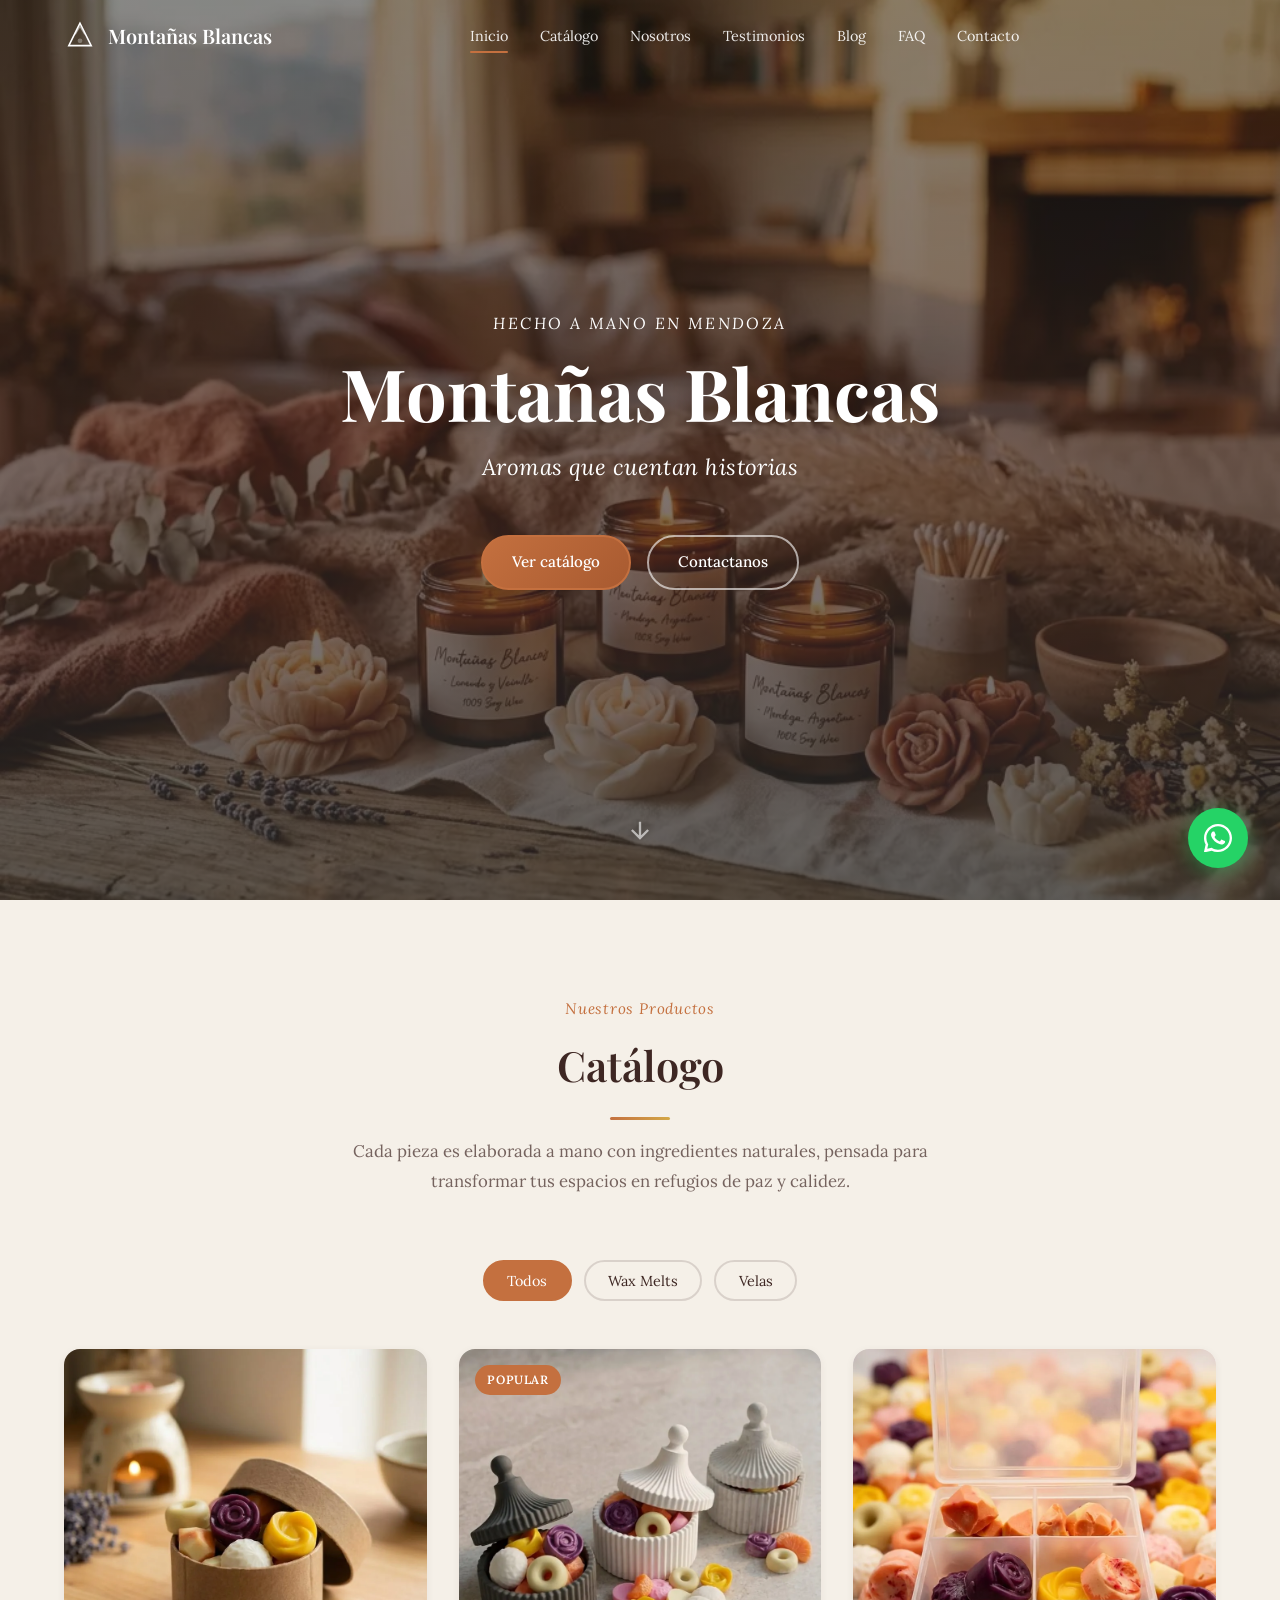
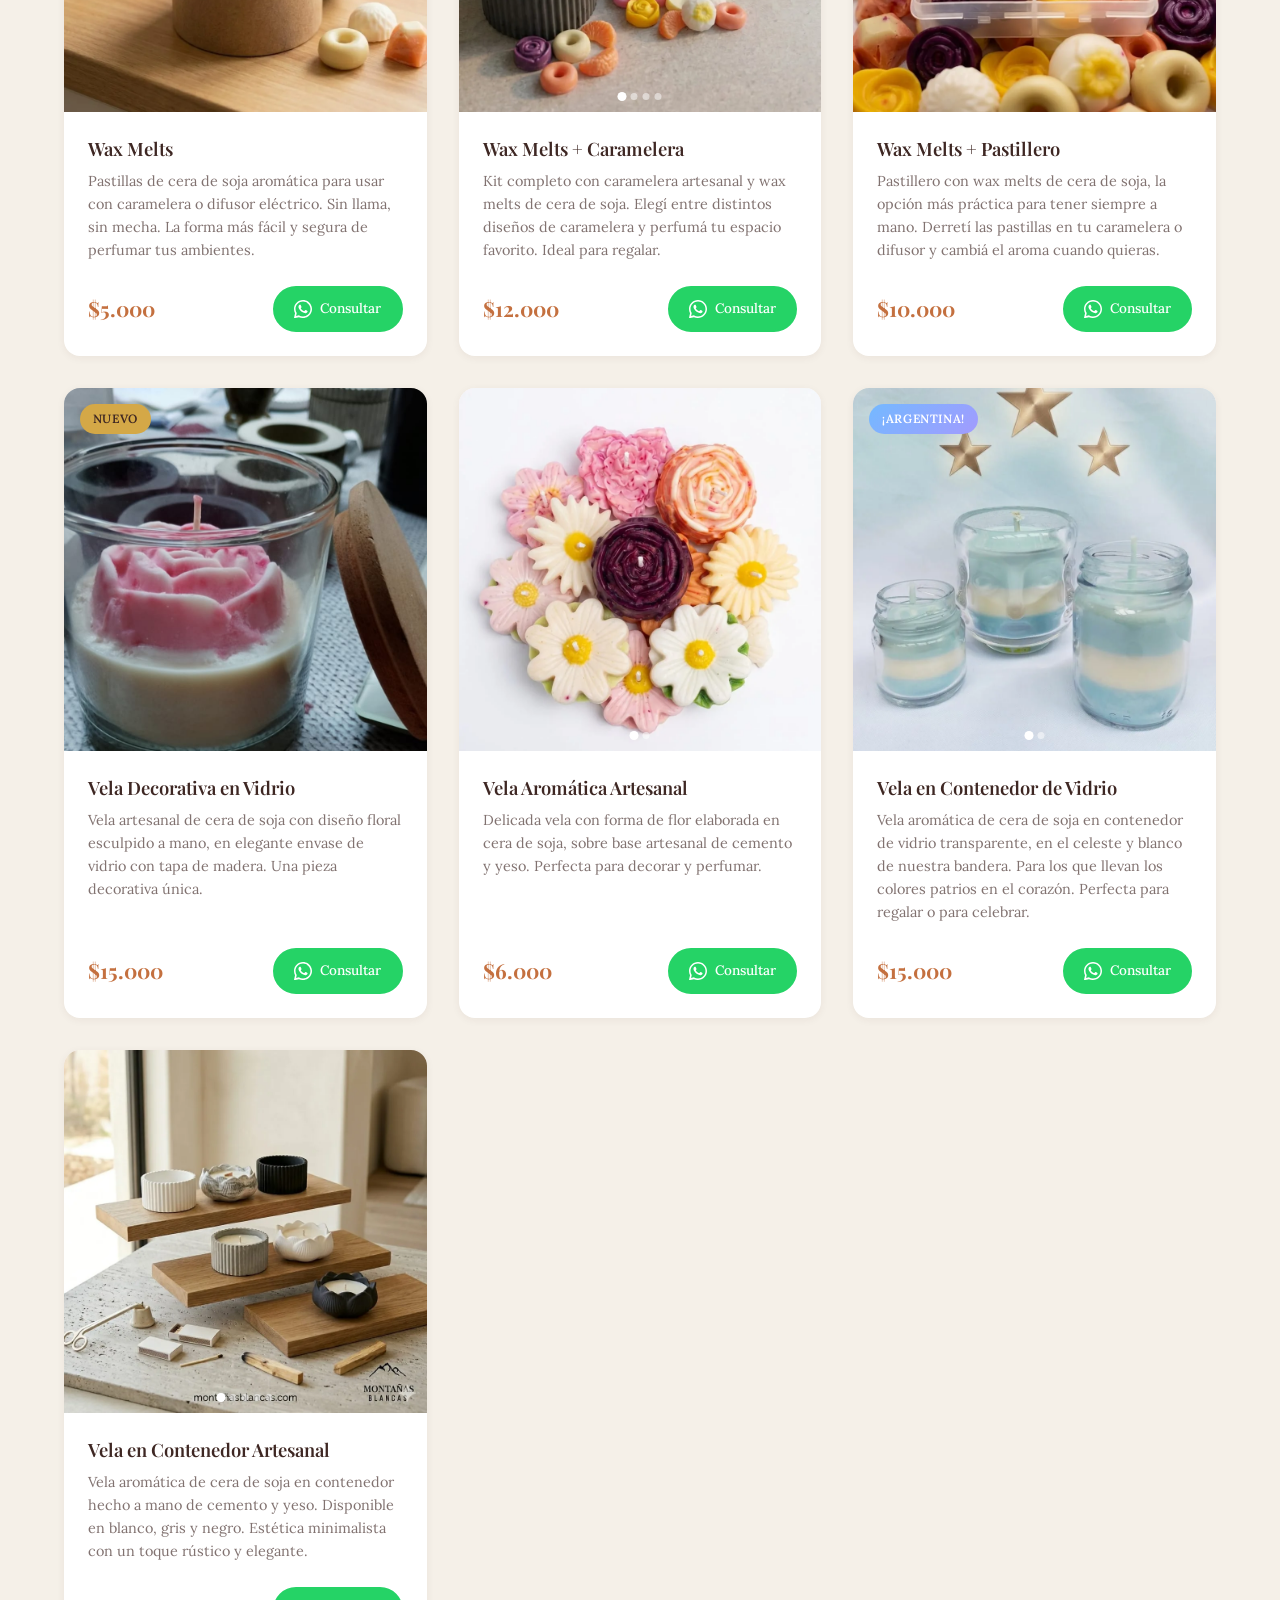
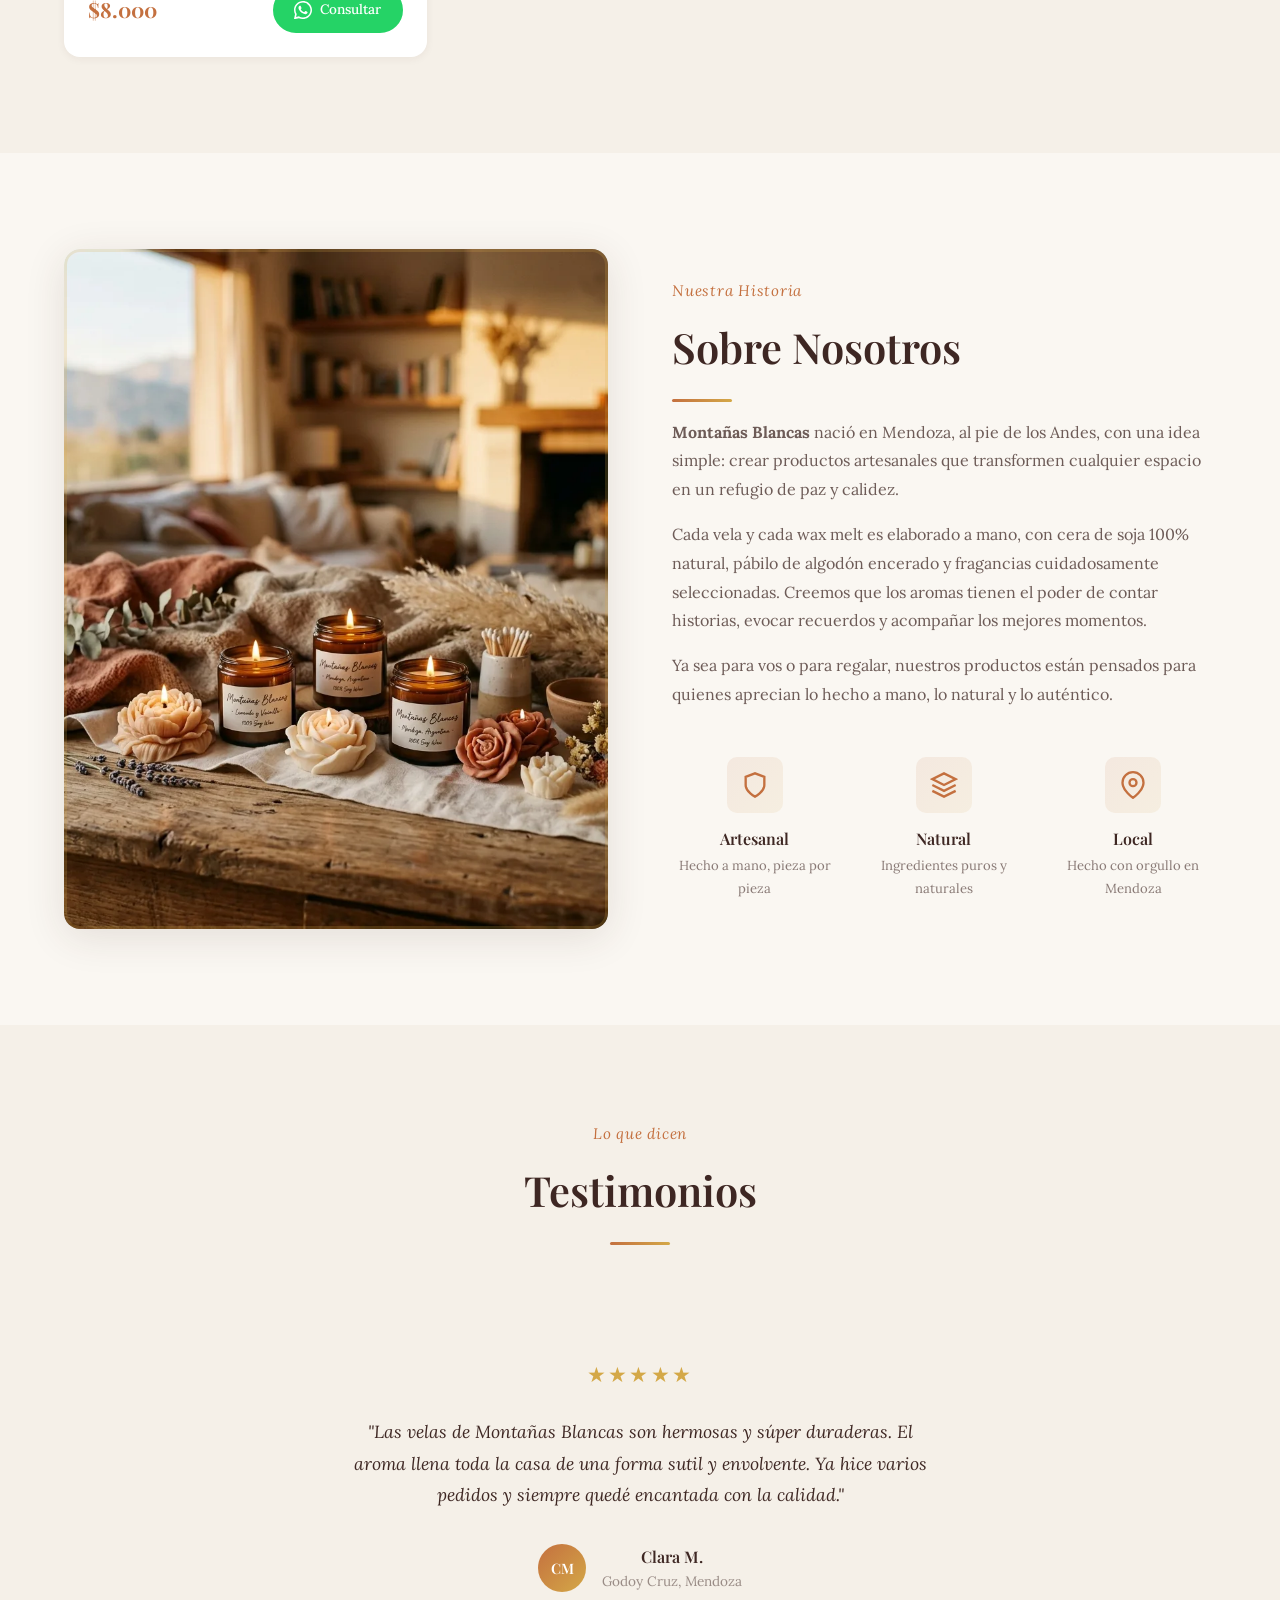
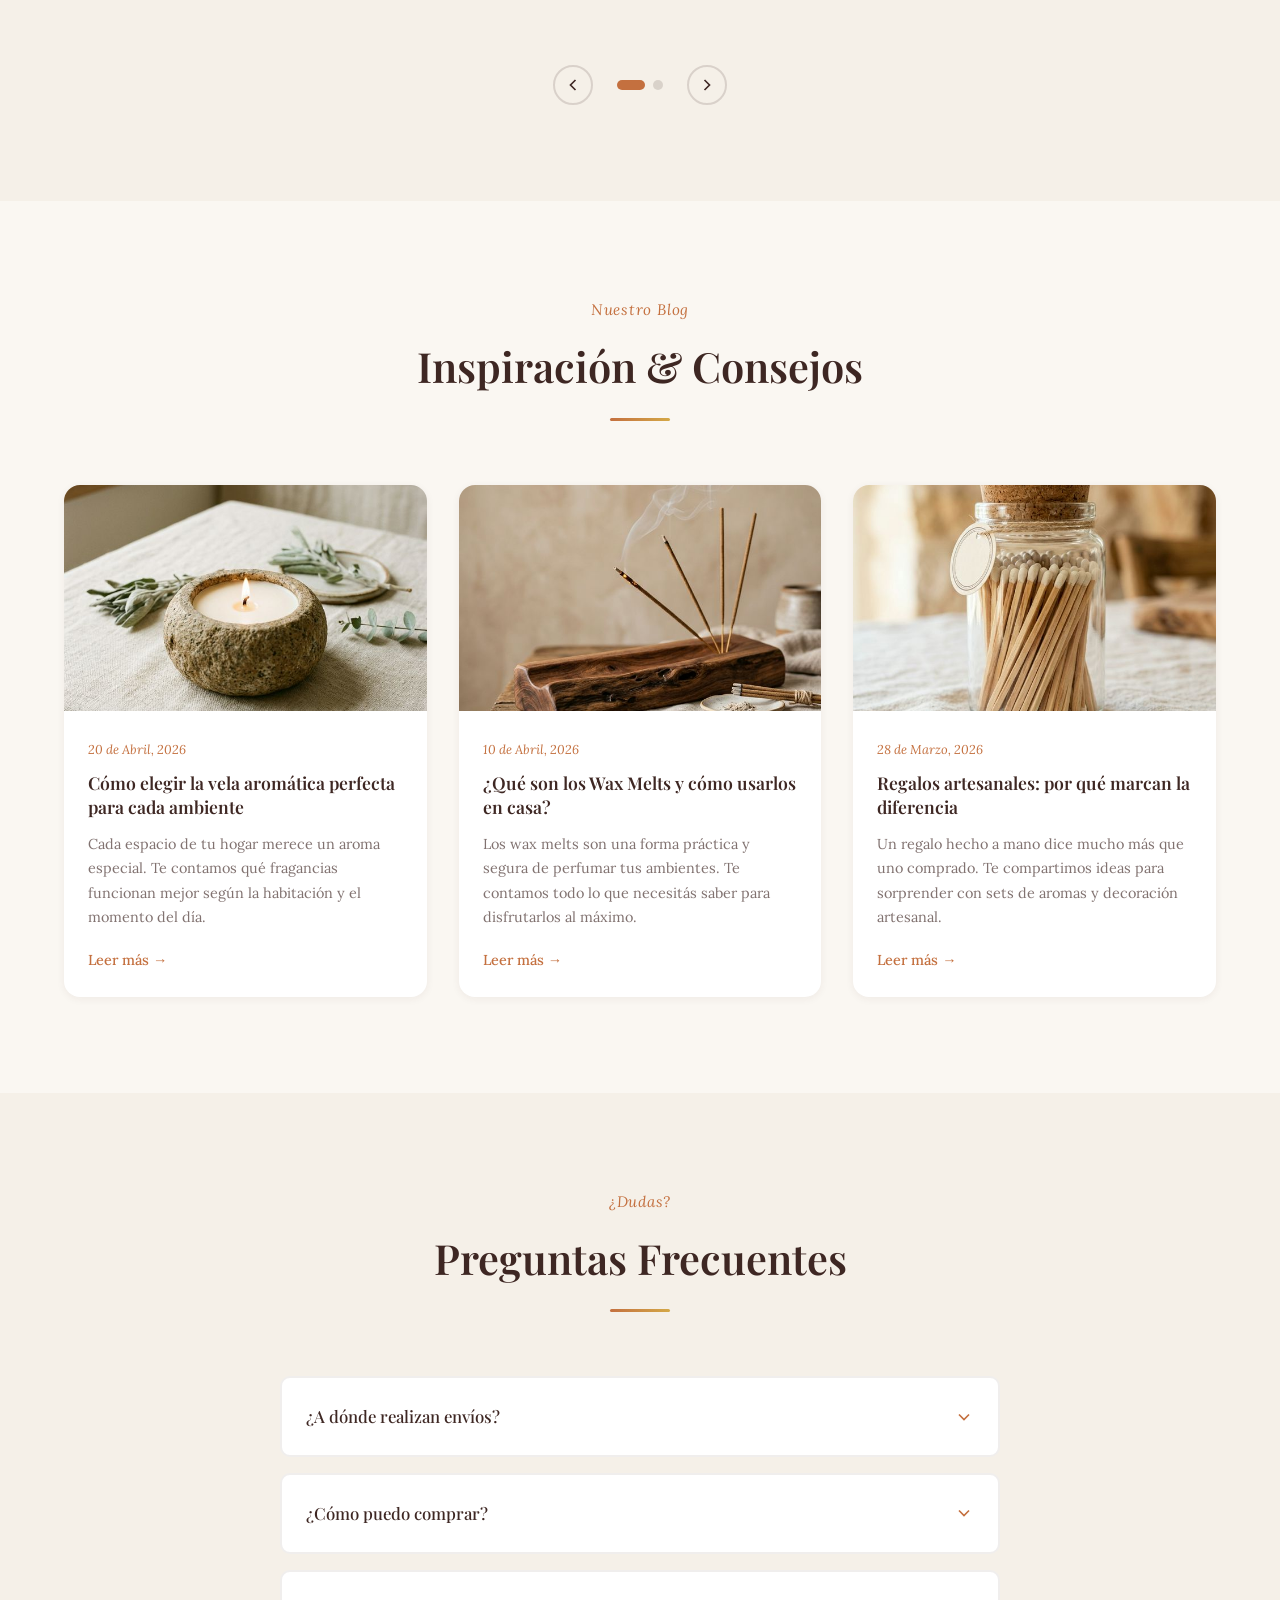
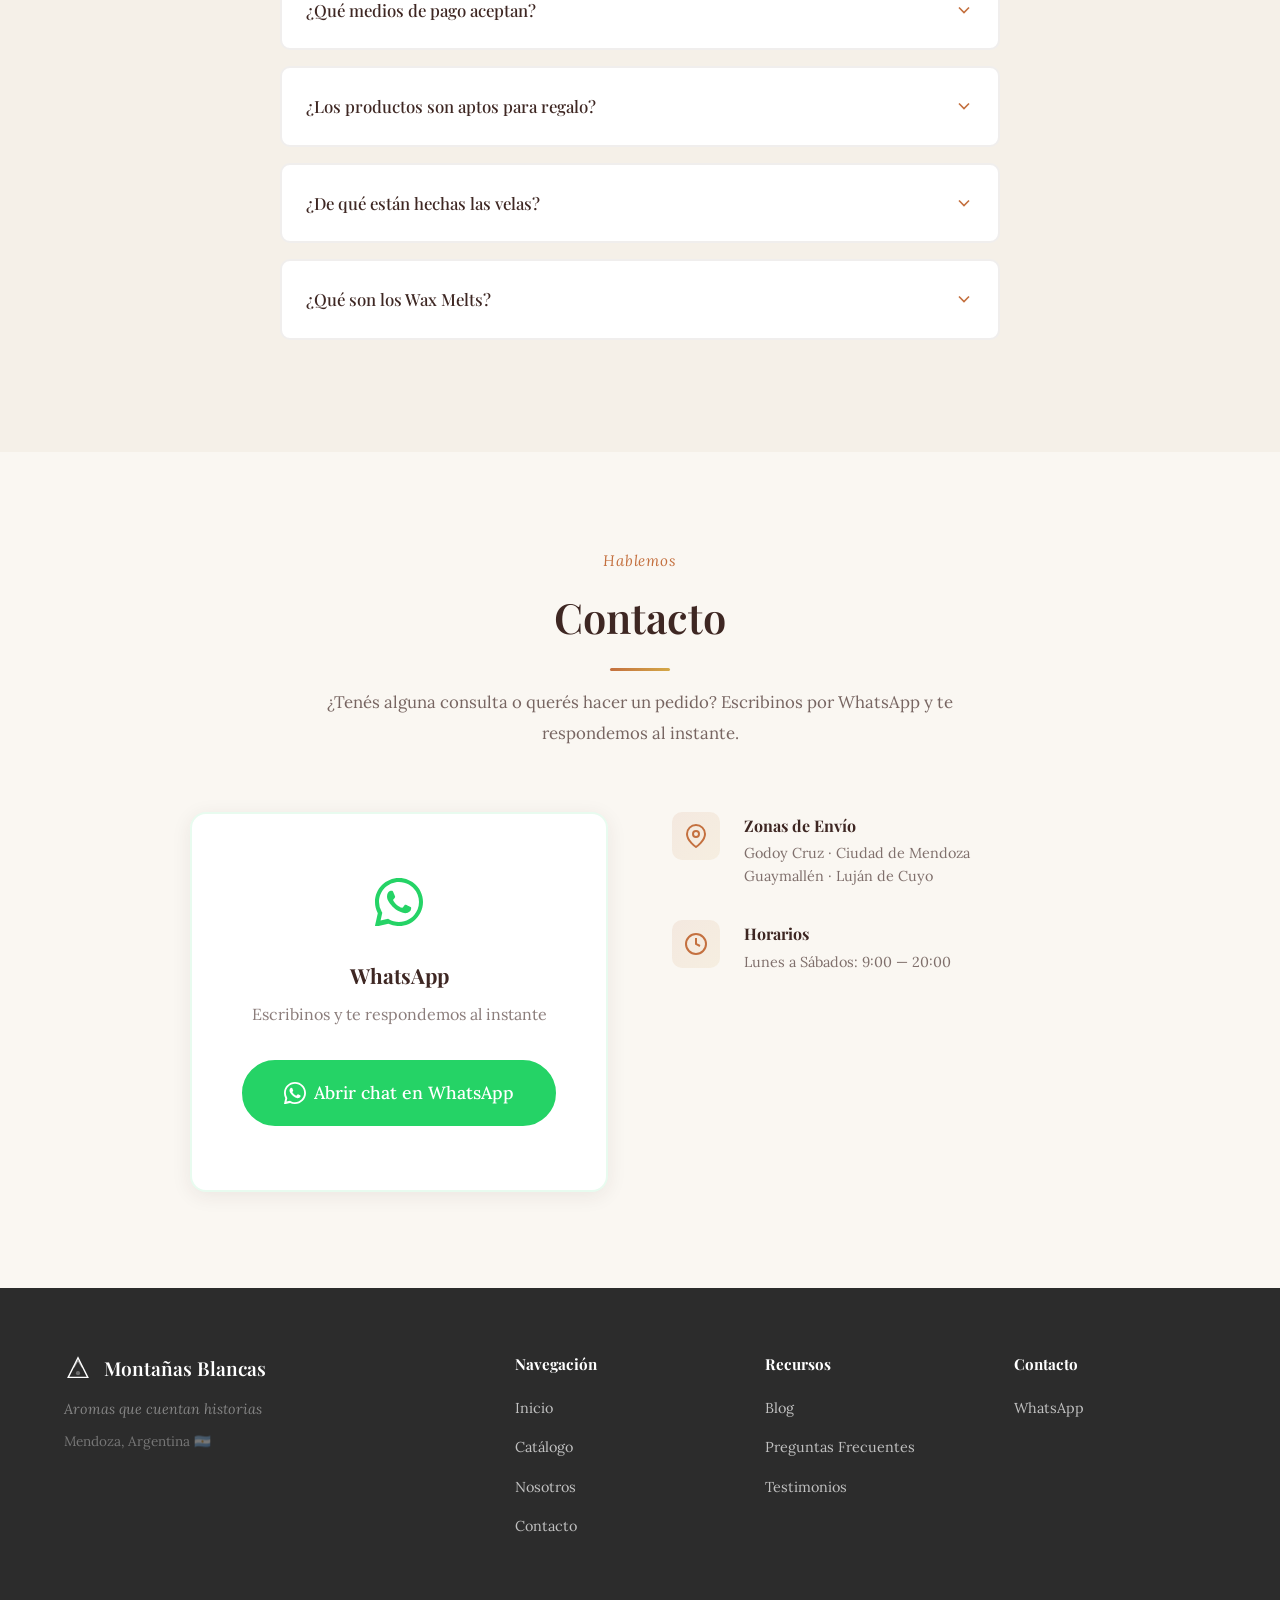
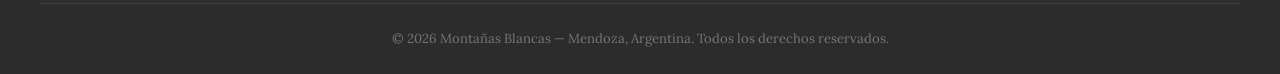
==== commit f2a4c9be: "Actualiza catálogo de productos: 7 cards con carruseles WebP - Divide "Wax Melts + Caramelera" en 3 " ====
--- a/index.html
+++ b/index.html
@@ -157,26 +157,74 @@
         <!-- Productos -->
         <div class="catalog__grid" role="tabpanel" id="products-grid">
 
+          <!-- Wax Melts -->
+          <article class="product-card animate-on-scroll" data-category="waxmelts" itemscope itemtype="https://schema.org/Product">
+            <div class="product-card__image-wrapper">
+              <img src="images/waxmelts-caja.webp" alt="Wax Melts aromáticos artesanales de cera de soja en caja cilíndrica" class="product-card__image" loading="lazy" itemprop="image" width="896" height="1190" />
+            </div>
+            <div class="product-card__body">
+              <h3 class="product-card__title" itemprop="name">Wax Melts</h3>
+              <p class="product-card__description" itemprop="description">Pastillas de cera de soja aromática para usar con caramelera o difusor eléctrico. Sin llama, sin mecha. La forma más fácil y segura de perfumar tus ambientes.</p>
+              <div class="product-card__footer">
+                <span class="product-card__price" itemprop="offers" itemscope itemtype="https://schema.org/Offer">
+                  <meta itemprop="priceCurrency" content="ARS" />
+                  <span itemprop="price" content="5000">$5.000</span>
+                </span>
+                <a href="https://wa.me/5492616534503?text=Hola!%20Me%20interesan%20los%20Wax%20Melts%20(%245.000)" target="_blank" rel="noopener noreferrer" class="btn btn--whatsapp" id="whatsapp-waxmelts" aria-label="Consultar por WhatsApp sobre Wax Melts">
+                  <svg viewBox="0 0 24 24" fill="currentColor" width="18" height="18"><path d="M17.472 14.382c-.297-.149-1.758-.867-2.03-.967-.273-.099-.471-.148-.67.15-.197.297-.767.966-.94 1.164-.173.199-.347.223-.644.075-.297-.15-1.255-.463-2.39-1.475-.883-.788-1.48-1.761-1.653-2.059-.173-.297-.018-.458.13-.606.134-.133.298-.347.446-.52.149-.174.198-.298.298-.497.099-.198.05-.371-.025-.52-.075-.149-.669-1.612-.916-2.207-.242-.579-.487-.5-.669-.51-.173-.008-.371-.01-.57-.01-.198 0-.52.074-.792.372-.272.297-1.04 1.016-1.04 2.479 0 1.462 1.065 2.875 1.213 3.074.149.198 2.096 3.2 5.077 4.487.709.306 1.262.489 1.694.625.712.227 1.36.195 1.871.118.571-.085 1.758-.719 2.006-1.413.248-.694.248-1.289.173-1.413-.074-.124-.272-.198-.57-.347z"/><path d="M12 0C5.373 0 0 5.373 0 12c0 2.025.507 3.932 1.395 5.608L.048 23.64a.5.5 0 00.612.612l5.994-1.33A11.955 11.955 0 0012 24c6.627 0 12-5.373 12-12S18.627 0 12 0zm0 22c-1.85 0-3.59-.508-5.074-1.388l-.364-.216-3.773.838.856-3.812-.236-.376A9.94 9.94 0 012 12C2 6.486 6.486 2 12 2s10 4.486 10 10-4.486 10-10 10z"/></svg>
+                  Consultar
+                </a>
+              </div>
+            </div>
+          </article>
+
           <!-- Wax Melts + Caramelera -->
           <article class="product-card animate-on-scroll" data-category="waxmelts" itemscope itemtype="https://schema.org/Product">
             <div class="product-card__image-wrapper">
-              <img src="images/waxmelts-caramelera.jpeg" alt="Wax Melts aromáticos artesanales con caramelera decorativa" class="product-card__image" loading="lazy" itemprop="image" width="900" height="900" />
+              <div class="product-card__carousel" data-carousel>
+                <img src="images/waxmelts-caramelera-1.webp" alt="Wax Melts aromáticos con caramelera artesanal en forma de carpa" class="product-card__carousel-img active" loading="lazy" itemprop="image" width="896" height="1190" />
+                <img src="images/waxmelts-caramelera-2.webp" alt="Wax Melts con caramelera decorativa en forma de flor" class="product-card__carousel-img" loading="lazy" width="896" height="1190" />
+                <img src="images/waxmelts-caramelera-3.webp" alt="Caramelera artesanal en forma de carpa para wax melts" class="product-card__carousel-img" loading="lazy" width="896" height="1190" />
+                <img src="images/waxmelts-caramelera-4.webp" alt="Caramelera artesanal en forma de flor para wax melts" class="product-card__carousel-img" loading="lazy" width="896" height="1190" />
+                <div class="product-card__carousel-dots">
+                  <button class="product-card__carousel-dot active" aria-label="Foto 1"></button>
+                  <button class="product-card__carousel-dot" aria-label="Foto 2"></button>
+                  <button class="product-card__carousel-dot" aria-label="Foto 3"></button>
+                  <button class="product-card__carousel-dot" aria-label="Foto 4"></button>
+                </div>
+              </div>
               <span class="product-card__badge">Popular</span>
             </div>
             <div class="product-card__body">
-              <h3 class="product-card__title" itemprop="name">Wax Melts Aromáticos + Caramelera</h3>
-              <p class="product-card__description" itemprop="description">Caramelera artesanal con wax melts de cera de soja. Derretí las pastillas para perfumar cualquier ambiente con aromas únicos. Ideal para regalar.</p>
-              <div class="product-card__variants">
-                <span class="product-card__variant">Caramelera + 6 melts: <strong>$12.000</strong></span>
-                <span class="product-card__variant">Pastillero + 10 melts: <strong>$10.000</strong></span>
-                <span class="product-card__variant">6 melts sueltos: <strong>$5.000</strong></span>
-              </div>
+              <h3 class="product-card__title" itemprop="name">Wax Melts + Caramelera</h3>
+              <p class="product-card__description" itemprop="description">Kit completo con caramelera artesanal y wax melts de cera de soja. Elegí entre distintos diseños de caramelera y perfumá tu espacio favorito. Ideal para regalar.</p>
               <div class="product-card__footer">
                 <span class="product-card__price" itemprop="offers" itemscope itemtype="https://schema.org/Offer">
                   <meta itemprop="priceCurrency" content="ARS" />
-                  <span itemprop="price" content="5000">Desde $5.000</span>
+                  <span itemprop="price" content="12000">$12.000</span>
                 </span>
-                <a href="https://wa.me/5492616534503?text=Hola!%20Me%20interesan%20los%20Wax%20Melts%20Arom%C3%A1ticos" target="_blank" rel="noopener noreferrer" class="btn btn--whatsapp" id="whatsapp-waxmelts" aria-label="Consultar por WhatsApp sobre Wax Melts">
+                <a href="https://wa.me/5492616534503?text=Hola!%20Me%20interesan%20los%20Wax%20Melts%20%2B%20Caramelera%20(%2412.000)" target="_blank" rel="noopener noreferrer" class="btn btn--whatsapp" id="whatsapp-waxmelts-caramelera" aria-label="Consultar por WhatsApp sobre Wax Melts + Caramelera">
+                  <svg viewBox="0 0 24 24" fill="currentColor" width="18" height="18"><path d="M17.472 14.382c-.297-.149-1.758-.867-2.03-.967-.273-.099-.471-.148-.67.15-.197.297-.767.966-.94 1.164-.173.199-.347.223-.644.075-.297-.15-1.255-.463-2.39-1.475-.883-.788-1.48-1.761-1.653-2.059-.173-.297-.018-.458.13-.606.134-.133.298-.347.446-.52.149-.174.198-.298.298-.497.099-.198.05-.371-.025-.52-.075-.149-.669-1.612-.916-2.207-.242-.579-.487-.5-.669-.51-.173-.008-.371-.01-.57-.01-.198 0-.52.074-.792.372-.272.297-1.04 1.016-1.04 2.479 0 1.462 1.065 2.875 1.213 3.074.149.198 2.096 3.2 5.077 4.487.709.306 1.262.489 1.694.625.712.227 1.36.195 1.871.118.571-.085 1.758-.719 2.006-1.413.248-.694.248-1.289.173-1.413-.074-.124-.272-.198-.57-.347z"/><path d="M12 0C5.373 0 0 5.373 0 12c0 2.025.507 3.932 1.395 5.608L.048 23.64a.5.5 0 00.612.612l5.994-1.33A11.955 11.955 0 0012 24c6.627 0 12-5.373 12-12S18.627 0 12 0zm0 22c-1.85 0-3.59-.508-5.074-1.388l-.364-.216-3.773.838.856-3.812-.236-.376A9.94 9.94 0 012 12C2 6.486 6.486 2 12 2s10 4.486 10 10-4.486 10-10 10z"/></svg>
+                  Consultar
+                </a>
+              </div>
+            </div>
+          </article>
+
+          <!-- Wax Melts + Pastillero -->
+          <article class="product-card animate-on-scroll" data-category="waxmelts" itemscope itemtype="https://schema.org/Product">
+            <div class="product-card__image-wrapper">
+              <img src="images/waxmelts-pastillero.webp" alt="Wax Melts aromáticos en pastillero artesanal de cera de soja" class="product-card__image" loading="lazy" itemprop="image" width="896" height="1190" />
+            </div>
+            <div class="product-card__body">
+              <h3 class="product-card__title" itemprop="name">Wax Melts + Pastillero</h3>
+              <p class="product-card__description" itemprop="description">Pastillero con wax melts de cera de soja, la opción más práctica para tener siempre a mano. Derretí las pastillas en tu caramelera o difusor y cambiá el aroma cuando quieras.</p>
+              <div class="product-card__footer">
+                <span class="product-card__price" itemprop="offers" itemscope itemtype="https://schema.org/Offer">
+                  <meta itemprop="priceCurrency" content="ARS" />
+                  <span itemprop="price" content="10000">$10.000</span>
+                </span>
+                <a href="https://wa.me/5492616534503?text=Hola!%20Me%20interesan%20los%20Wax%20Melts%20%2B%20Pastillero%20(%2410.000)" target="_blank" rel="noopener noreferrer" class="btn btn--whatsapp" id="whatsapp-waxmelts-pastillero" aria-label="Consultar por WhatsApp sobre Wax Melts + Pastillero">
                   <svg viewBox="0 0 24 24" fill="currentColor" width="18" height="18"><path d="M17.472 14.382c-.297-.149-1.758-.867-2.03-.967-.273-.099-.471-.148-.67.15-.197.297-.767.966-.94 1.164-.173.199-.347.223-.644.075-.297-.15-1.255-.463-2.39-1.475-.883-.788-1.48-1.761-1.653-2.059-.173-.297-.018-.458.13-.606.134-.133.298-.347.446-.52.149-.174.198-.298.298-.497.099-.198.05-.371-.025-.52-.075-.149-.669-1.612-.916-2.207-.242-.579-.487-.5-.669-.51-.173-.008-.371-.01-.57-.01-.198 0-.52.074-.792.372-.272.297-1.04 1.016-1.04 2.479 0 1.462 1.065 2.875 1.213 3.074.149.198 2.096 3.2 5.077 4.487.709.306 1.262.489 1.694.625.712.227 1.36.195 1.871.118.571-.085 1.758-.719 2.006-1.413.248-.694.248-1.289.173-1.413-.074-.124-.272-.198-.57-.347z"/><path d="M12 0C5.373 0 0 5.373 0 12c0 2.025.507 3.932 1.395 5.608L.048 23.64a.5.5 0 00.612.612l5.994-1.33A11.955 11.955 0 0012 24c6.627 0 12-5.373 12-12S18.627 0 12 0zm0 22c-1.85 0-3.59-.508-5.074-1.388l-.364-.216-3.773.838.856-3.812-.236-.376A9.94 9.94 0 012 12C2 6.486 6.486 2 12 2s10 4.486 10 10-4.486 10-10 10z"/></svg>
                   Consultar
                 </a>
@@ -206,10 +254,17 @@
             </div>
           </article>
 
-          <!-- Vela Aromatica en Base Artesanal -->
+          <!-- Vela Aromática Artesanal -->
           <article class="product-card animate-on-scroll" data-category="velas" itemscope itemtype="https://schema.org/Product">
             <div class="product-card__image-wrapper">
-              <img src="images/vela-base-cemento.jpeg" alt="Vela aromática artesanal con forma de flor sobre base de cemento y yeso" class="product-card__image" loading="lazy" itemprop="image" width="900" height="900" />
+              <div class="product-card__carousel" data-carousel>
+                <img src="images/vela-aromatica-1.webp" alt="Velas aromáticas artesanales de cera de soja con forma de flor" class="product-card__carousel-img active" loading="lazy" itemprop="image" width="896" height="1190" />
+                <img src="images/vela-aromatica-2.webp" alt="Velas aromáticas artesanales de cera de soja separadas" class="product-card__carousel-img" loading="lazy" width="896" height="1190" />
+                <div class="product-card__carousel-dots">
+                  <button class="product-card__carousel-dot active" aria-label="Foto 1"></button>
+                  <button class="product-card__carousel-dot" aria-label="Foto 2"></button>
+                </div>
+              </div>
             </div>
             <div class="product-card__body">
               <h3 class="product-card__title" itemprop="name">Vela Aromática Artesanal</h3>
@@ -230,12 +285,19 @@
           <!-- Vela en Contenedor de Vidrio -->
           <article class="product-card animate-on-scroll" data-category="velas" itemscope itemtype="https://schema.org/Product">
             <div class="product-card__image-wrapper">
-              <img src="images/vela-contenedor-vidrio.jpeg" alt="Velas aromáticas celeste y blanco de cera de soja en contenedores de vidrio, colores de la bandera Argentina" class="product-card__image" loading="lazy" itemprop="image" width="900" height="900" />
+              <div class="product-card__carousel" data-carousel>
+                <img src="images/vela-vidrio-1.webp" alt="Velas aromáticas de cera de soja en contenedor de vidrio, colores celeste y blanco de Argentina" class="product-card__carousel-img active" loading="lazy" itemprop="image" width="896" height="1190" />
+                <img src="images/vela-vidrio-2.webp" alt="Velas en contenedor de vidrio edición especial Foto Mundial" class="product-card__carousel-img" loading="lazy" width="900" height="900" />
+                <div class="product-card__carousel-dots">
+                  <button class="product-card__carousel-dot active" aria-label="Foto 1"></button>
+                  <button class="product-card__carousel-dot" aria-label="Foto 2"></button>
+                </div>
+              </div>
               <span class="product-card__badge" style="background: linear-gradient(135deg, #74b9ff, #a29bfe); color: white;">¡Argentina!</span>
             </div>
             <div class="product-card__body">
               <h3 class="product-card__title" itemprop="name">Vela en Contenedor de Vidrio</h3>
-              <p class="product-card__description" itemprop="description">Vela aromática de cera de soja en contenedor de vidrio transparente, en el celeste y blanco de nuestra bandera. Para los que llevan los colores patrios en el corazón. ¡La tercera es la vencida! Perfecta para regalar o para celebrar.</p>
+              <p class="product-card__description" itemprop="description">Vela aromática de cera de soja en contenedor de vidrio transparente, en el celeste y blanco de nuestra bandera. Para los que llevan los colores patrios en el corazón. Perfecta para regalar o para celebrar.</p>
               <div class="product-card__footer">
                 <span class="product-card__price" itemprop="offers" itemscope itemtype="https://schema.org/Offer">
                   <meta itemprop="priceCurrency" content="ARS" />
@@ -252,11 +314,24 @@
           <!-- Vela en Contenedor Artesanal -->
           <article class="product-card animate-on-scroll" data-category="velas" itemscope itemtype="https://schema.org/Product">
             <div class="product-card__image-wrapper">
-              <img src="images/vela-contenedor-cemento.jpeg" alt="Vela aromática en contenedor artesanal de cemento y yeso" class="product-card__image" loading="lazy" itemprop="image" width="900" height="900" />
+              <div class="product-card__carousel" data-carousel>
+                <img src="images/vela-cemento-1.webp" alt="Todos los tipos de velas aromáticas artesanales en contenedor de cemento" class="product-card__carousel-img active" loading="lazy" itemprop="image" width="900" height="900" />
+                <img src="images/vela-cemento-2.webp" alt="Varias velas aromáticas en contenedor artesanal de cemento y yeso" class="product-card__carousel-img" loading="lazy" width="386" height="512" />
+                <img src="images/vela-cemento-3.webp" alt="Vela aromática en contenedor de cemento blanco" class="product-card__carousel-img" loading="lazy" width="386" height="512" />
+                <img src="images/vela-cemento-4.webp" alt="Vela aromática en contenedor de cemento negro" class="product-card__carousel-img" loading="lazy" width="386" height="512" />
+                <img src="images/vela-cemento-5.webp" alt="Vela aromática en contenedor de cemento gris" class="product-card__carousel-img" loading="lazy" width="386" height="512" />
+                <div class="product-card__carousel-dots">
+                  <button class="product-card__carousel-dot active" aria-label="Foto 1"></button>
+                  <button class="product-card__carousel-dot" aria-label="Foto 2"></button>
+                  <button class="product-card__carousel-dot" aria-label="Foto 3"></button>
+                  <button class="product-card__carousel-dot" aria-label="Foto 4"></button>
+                  <button class="product-card__carousel-dot" aria-label="Foto 5"></button>
+                </div>
+              </div>
             </div>
             <div class="product-card__body">
               <h3 class="product-card__title" itemprop="name">Vela en Contenedor Artesanal</h3>
-              <p class="product-card__description" itemprop="description">Vela aromática de cera de soja en contenedor hecho a mano de cemento y yeso. Estética minimalista con un toque rústico y elegante.</p>
+              <p class="product-card__description" itemprop="description">Vela aromática de cera de soja en contenedor hecho a mano de cemento y yeso. Disponible en blanco, gris y negro. Estética minimalista con un toque rústico y elegante.</p>
               <div class="product-card__footer">
                 <span class="product-card__price" itemprop="offers" itemscope itemtype="https://schema.org/Offer">
                   <meta itemprop="priceCurrency" content="ARS" />
--- a/style.css
+++ b/style.css
@@ -244,10 +244,19 @@
   transition: all var(--transition-base);
 }
 
-.navbar.scrolled {
+/* backdrop-filter va en ::before para no crear un containing block
+   para .navbar__nav (position: fixed), lo que rompería el menú mobile */
+.navbar.scrolled::before {
+  content: '';
+  position: absolute;
+  inset: 0;
   background: rgba(245, 240, 232, 0.95);
   backdrop-filter: blur(12px);
   -webkit-backdrop-filter: blur(12px);
+  z-index: -1;
+}
+
+.navbar.scrolled {
   box-shadow: var(--shadow-sm);
 }
 
@@ -558,6 +567,62 @@
 .product-card__badge.badge--new {
   background: var(--color-gold);
   color: var(--color-dark-brown);
+}
+
+/* Product image carousel (multiple photos per card) */
+.product-card__carousel {
+  position: relative;
+  width: 100%;
+  height: 100%;
+}
+
+.product-card__carousel-img {
+  position: absolute;
+  inset: 0;
+  width: 100%;
+  height: 100%;
+  object-fit: cover;
+  object-position: center;
+  opacity: 0;
+  transition: opacity 0.35s ease, transform var(--transition-slow);
+}
+
+.product-card__carousel-img.active {
+  opacity: 1;
+}
+
+.product-card:hover .product-card__carousel-img.active {
+  transform: scale(1.05);
+}
+
+.product-card__carousel-dots {
+  position: absolute;
+  bottom: var(--space-sm);
+  left: 50%;
+  transform: translateX(-50%);
+  display: flex;
+  gap: 5px;
+  z-index: 2;
+}
+
+.product-card__carousel-dot {
+  width: 7px;
+  height: 7px;
+  border-radius: var(--radius-full);
+  background: rgba(255, 255, 255, 0.5);
+  border: none;
+  cursor: pointer;
+  padding: 0;
+  transition: background var(--transition-fast), transform var(--transition-fast);
+}
+
+.product-card__carousel-dot.active {
+  background: var(--color-white);
+  transform: scale(1.3);
+}
+
+.product-card__badge {
+  z-index: 3;
 }
 
 .product-card__body {
